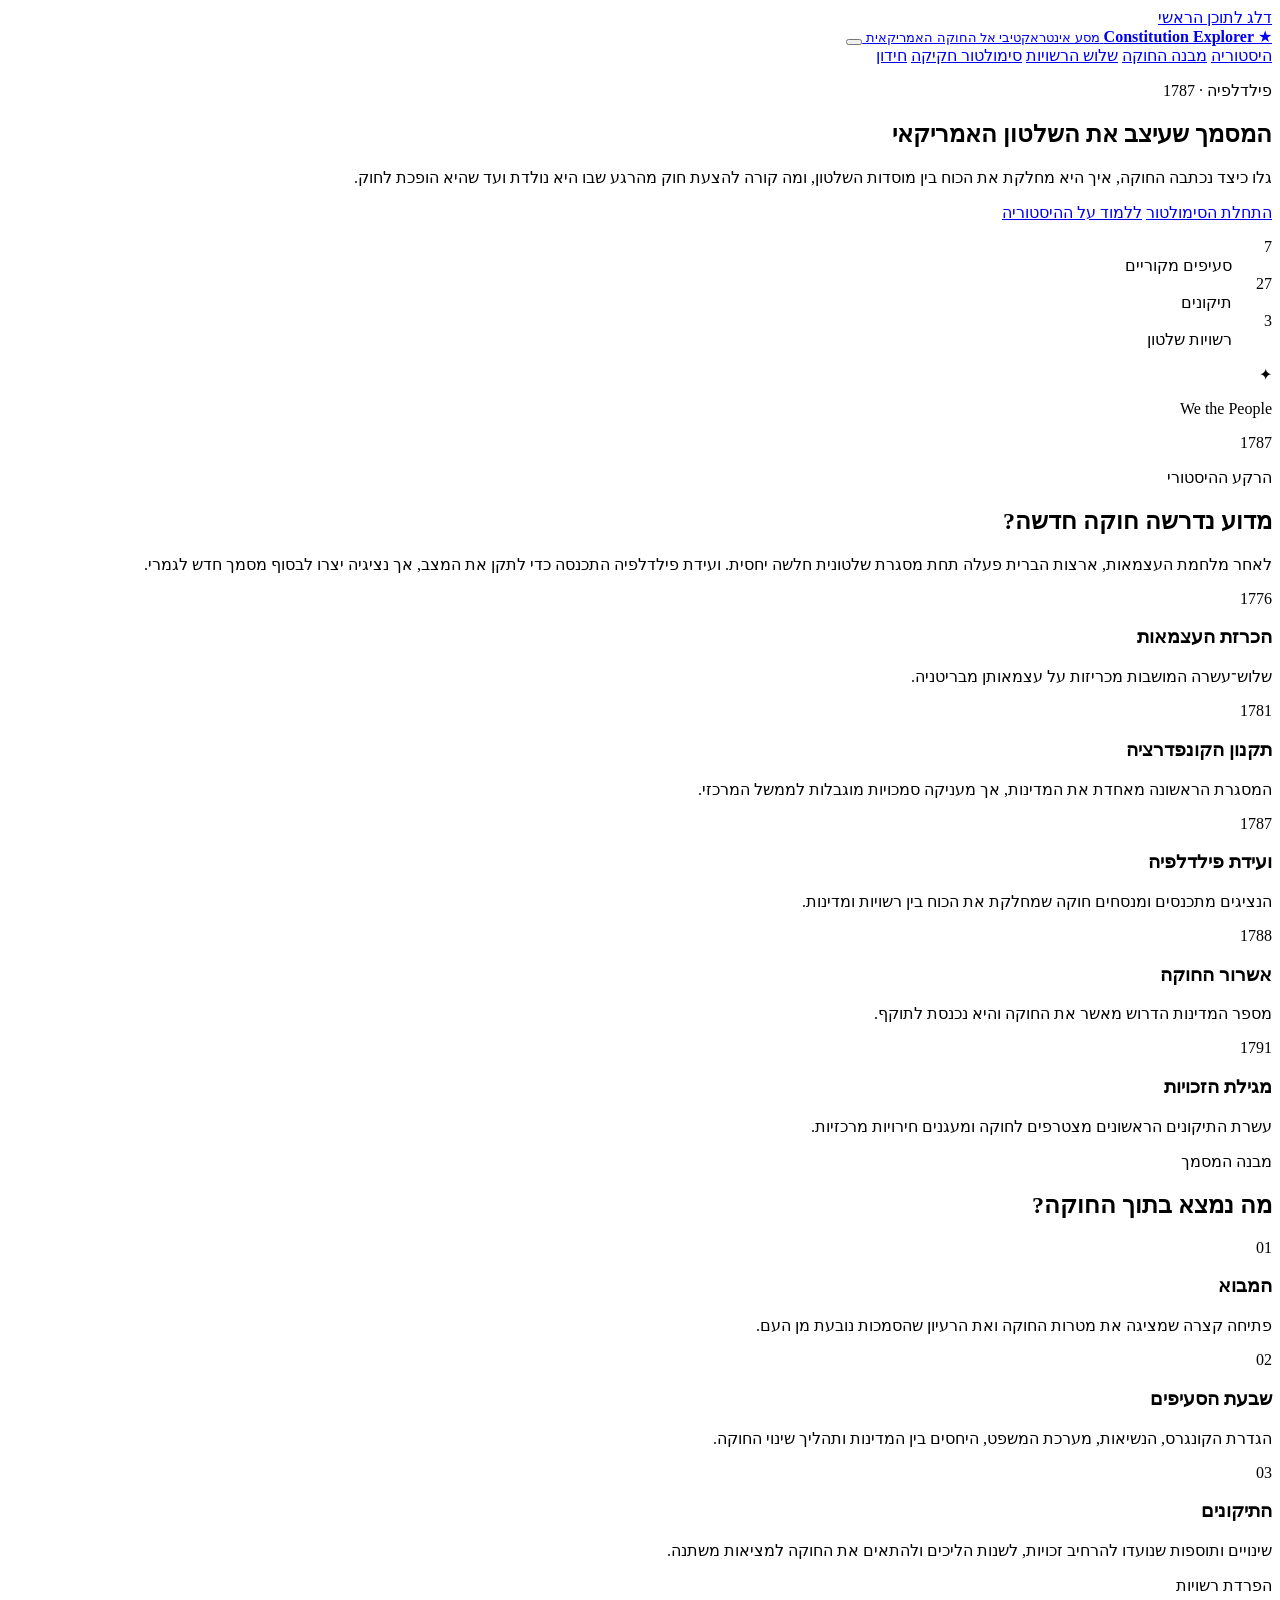
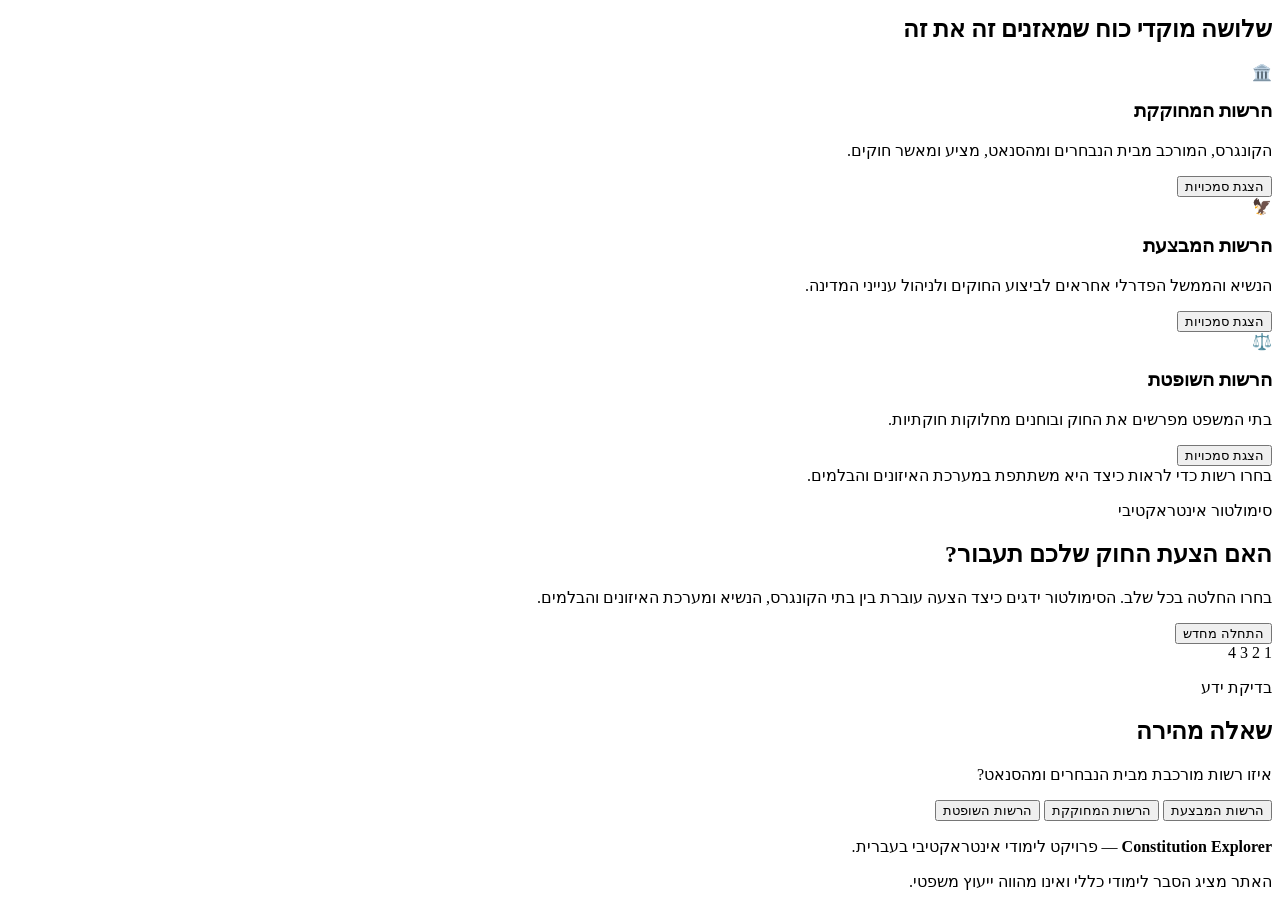
==== index.html @ b9b0ad35 "Create initial Constitution Explorer website" ====
<!DOCTYPE html>
<html lang="he" dir="rtl">
<head>
  <meta charset="UTF-8">
  <meta name="viewport" content="width=device-width, initial-scale=1.0">
  <meta name="description" content="אתר לימודי אינטראקטיבי בעברית על החוקה האמריקאית, הרשויות והליך החקיקה.">
  <title>Constitution Explorer | חוקרים את החוקה האמריקאית</title>
  <link rel="stylesheet" href="css/main.css">
</head>
<body>
  <a class="skip-link" href="#main-content">דלג לתוכן הראשי</a>

  <header class="site-header">
    <div class="nav-shell">
      <a class="brand" href="#home" aria-label="Constitution Explorer — עמוד הבית">
        <span class="brand-seal" aria-hidden="true">★</span>
        <span>
          <strong>Constitution Explorer</strong>
          <small>מסע אינטראקטיבי אל החוקה האמריקאית</small>
        </span>
      </a>

      <button class="menu-toggle" type="button" aria-expanded="false" aria-controls="main-navigation" aria-label="פתיחת תפריט הניווט">
        <span></span><span></span><span></span>
      </button>

      <nav id="main-navigation" class="main-nav" aria-label="ניווט ראשי">
        <a href="#history">היסטוריה</a>
        <a href="#structure">מבנה החוקה</a>
        <a href="#branches">שלוש הרשויות</a>
        <a href="#simulator">סימולטור חקיקה</a>
        <a href="#quiz">חידון</a>
      </nav>
    </div>
  </header>

  <main id="main-content">
    <section id="home" class="hero section-pad">
      <div class="hero-glow" aria-hidden="true"></div>
      <div class="container hero-grid">
        <div class="hero-copy">
          <p class="eyebrow">פילדלפיה · 1787</p>
          <h1>המסמך שעיצב את השלטון האמריקאי</h1>
          <p class="lead">גלו כיצד נכתבה החוקה, איך היא מחלקת את הכוח בין מוסדות השלטון, ומה קורה להצעת חוק מהרגע שבו היא נולדת ועד שהיא הופכת לחוק.</p>
          <div class="hero-actions">
            <a class="button primary" href="#simulator">התחלת הסימולטור</a>
            <a class="button secondary" href="#history">ללמוד על ההיסטוריה</a>
          </div>
          <dl class="hero-facts" aria-label="עובדות מרכזיות">
            <div><dt>7</dt><dd>סעיפים מקוריים</dd></div>
            <div><dt>27</dt><dd>תיקונים</dd></div>
            <div><dt>3</dt><dd>רשויות שלטון</dd></div>
          </dl>
        </div>

        <div class="constitution-visual" role="img" aria-label="איור דקורטיבי של מגילת החוקה האמריקאית">
          <div class="parchment">
            <span class="quill" aria-hidden="true">✦</span>
            <p class="script-title">We the People</p>
            <div class="ink-line wide"></div>
            <div class="ink-line"></div>
            <div class="ink-line"></div>
            <div class="ink-line short"></div>
            <div class="seal">1787</div>
          </div>
        </div>
      </div>
    </section>

    <section id="history" class="section-pad">
      <div class="container">
        <div class="section-heading">
          <p class="eyebrow">הרקע ההיסטורי</p>
          <h2>מדוע נדרשה חוקה חדשה?</h2>
          <p>לאחר מלחמת העצמאות, ארצות הברית פעלה תחת מסגרת שלטונית חלשה יחסית. ועידת פילדלפיה התכנסה כדי לתקן את המצב, אך נציגיה יצרו לבסוף מסמך חדש לגמרי.</p>
        </div>

        <div class="timeline" aria-label="ציר זמן היסטורי">
          <article><time>1776</time><h3>הכרזת העצמאות</h3><p>שלוש־עשרה המושבות מכריזות על עצמאותן מבריטניה.</p></article>
          <article><time>1781</time><h3>תקנון הקונפדרציה</h3><p>המסגרת הראשונה מאחדת את המדינות, אך מעניקה סמכויות מוגבלות לממשל המרכזי.</p></article>
          <article><time>1787</time><h3>ועידת פילדלפיה</h3><p>הנציגים מתכנסים ומנסחים חוקה שמחלקת את הכוח בין רשויות ומדינות.</p></article>
          <article><time>1788</time><h3>אשרור החוקה</h3><p>מספר המדינות הדרוש מאשר את החוקה והיא נכנסת לתוקף.</p></article>
          <article><time>1791</time><h3>מגילת הזכויות</h3><p>עשרת התיקונים הראשונים מצטרפים לחוקה ומעגנים חירויות מרכזיות.</p></article>
        </div>
      </div>
    </section>

    <section id="structure" class="section-pad panel-section">
      <div class="container">
        <div class="section-heading">
          <p class="eyebrow">מבנה המסמך</p>
          <h2>מה נמצא בתוך החוקה?</h2>
        </div>
        <div class="cards-grid structure-grid">
          <article class="info-card"><span>01</span><h3>המבוא</h3><p>פתיחה קצרה שמציגה את מטרות החוקה ואת הרעיון שהסמכות נובעת מן העם.</p></article>
          <article class="info-card"><span>02</span><h3>שבעת הסעיפים</h3><p>הגדרת הקונגרס, הנשיאות, מערכת המשפט, היחסים בין המדינות ותהליך שינוי החוקה.</p></article>
          <article class="info-card"><span>03</span><h3>התיקונים</h3><p>שינויים ותוספות שנועדו להרחיב זכויות, לשנות הליכים ולהתאים את החוקה למציאות משתנה.</p></article>
        </div>
      </div>
    </section>

    <section id="branches" class="section-pad">
      <div class="container">
        <div class="section-heading">
          <p class="eyebrow">הפרדת רשויות</p>
          <h2>שלושה מוקדי כוח שמאזנים זה את זה</h2>
        </div>
        <div class="cards-grid branches-grid">
          <article class="branch-card congress"><div class="icon" aria-hidden="true">🏛️</div><h3>הרשות המחוקקת</h3><p>הקונגרס, המורכב מבית הנבחרים ומהסנאט, מציע ומאשר חוקים.</p><button class="detail-button" data-detail="congress">הצגת סמכויות</button></article>
          <article class="branch-card executive"><div class="icon" aria-hidden="true">🦅</div><h3>הרשות המבצעת</h3><p>הנשיא והממשל הפדרלי אחראים לביצוע החוקים ולניהול ענייני המדינה.</p><button class="detail-button" data-detail="executive">הצגת סמכויות</button></article>
          <article class="branch-card judiciary"><div class="icon" aria-hidden="true">⚖️</div><h3>הרשות השופטת</h3><p>בתי המשפט מפרשים את החוק ובוחנים מחלוקות חוקתיות.</p><button class="detail-button" data-detail="judiciary">הצגת סמכויות</button></article>
        </div>
        <div id="branch-detail" class="branch-detail" aria-live="polite">בחרו רשות כדי לראות כיצד היא משתתפת במערכת האיזונים והבלמים.</div>
      </div>
    </section>

    <section id="simulator" class="section-pad simulator-section">
      <div class="container simulator-layout">
        <div class="section-heading simulator-intro">
          <p class="eyebrow">סימולטור אינטראקטיבי</p>
          <h2>האם הצעת החוק שלכם תעבור?</h2>
          <p>בחרו החלטה בכל שלב. הסימולטור ידגים כיצד הצעה עוברת בין בתי הקונגרס, הנשיא ומערכת האיזונים והבלמים.</p>
          <button id="restart-simulator" class="button secondary compact" type="button">התחלה מחדש</button>
        </div>

        <div class="simulator-card">
          <div class="progress-track" aria-label="התקדמות בסימולטור">
            <span class="progress-step active">1</span><span class="progress-line"></span>
            <span class="progress-step">2</span><span class="progress-line"></span>
            <span class="progress-step">3</span><span class="progress-line"></span>
            <span class="progress-step">4</span>
          </div>
          <div id="simulation-content" class="simulation-content" aria-live="polite"></div>
        </div>
      </div>
    </section>

    <section id="quiz" class="section-pad">
      <div class="container quiz-box">
        <div>
          <p class="eyebrow">בדיקת ידע</p>
          <h2>שאלה מהירה</h2>
          <p id="quiz-question">איזו רשות מורכבת מבית הנבחרים ומהסנאט?</p>
        </div>
        <div class="quiz-options">
          <button data-answer="wrong">הרשות המבצעת</button>
          <button data-answer="correct">הרשות המחוקקת</button>
          <button data-answer="wrong">הרשות השופטת</button>
        </div>
        <p id="quiz-feedback" class="quiz-feedback" aria-live="polite"></p>
      </div>
    </section>
  </main>

  <footer class="site-footer">
    <div class="container footer-inner">
      <p><strong>Constitution Explorer</strong> — פרויקט לימודי אינטראקטיבי בעברית.</p>
      <p>האתר מציג הסבר לימודי כללי ואינו מהווה ייעוץ משפטי.</p>
    </div>
  </footer>

  <script src="js/main.js"></script>
</body>
</html>
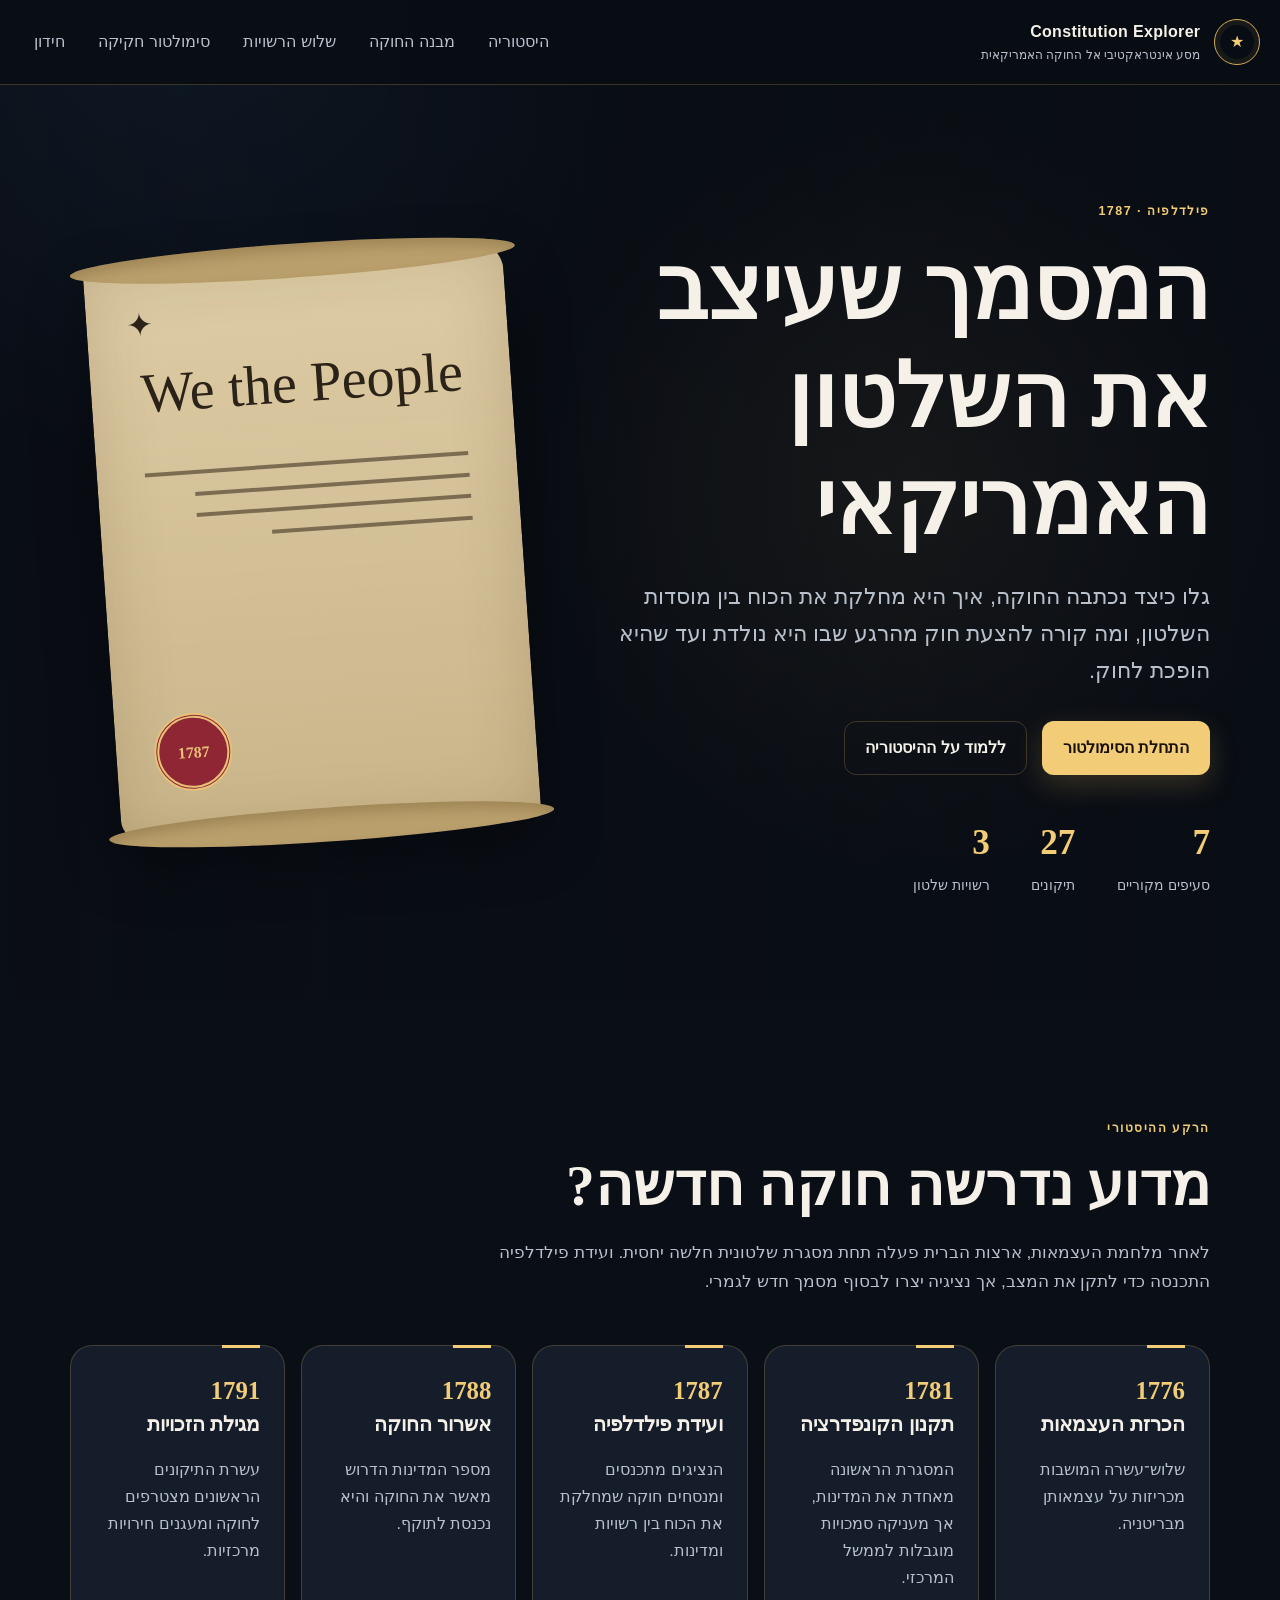
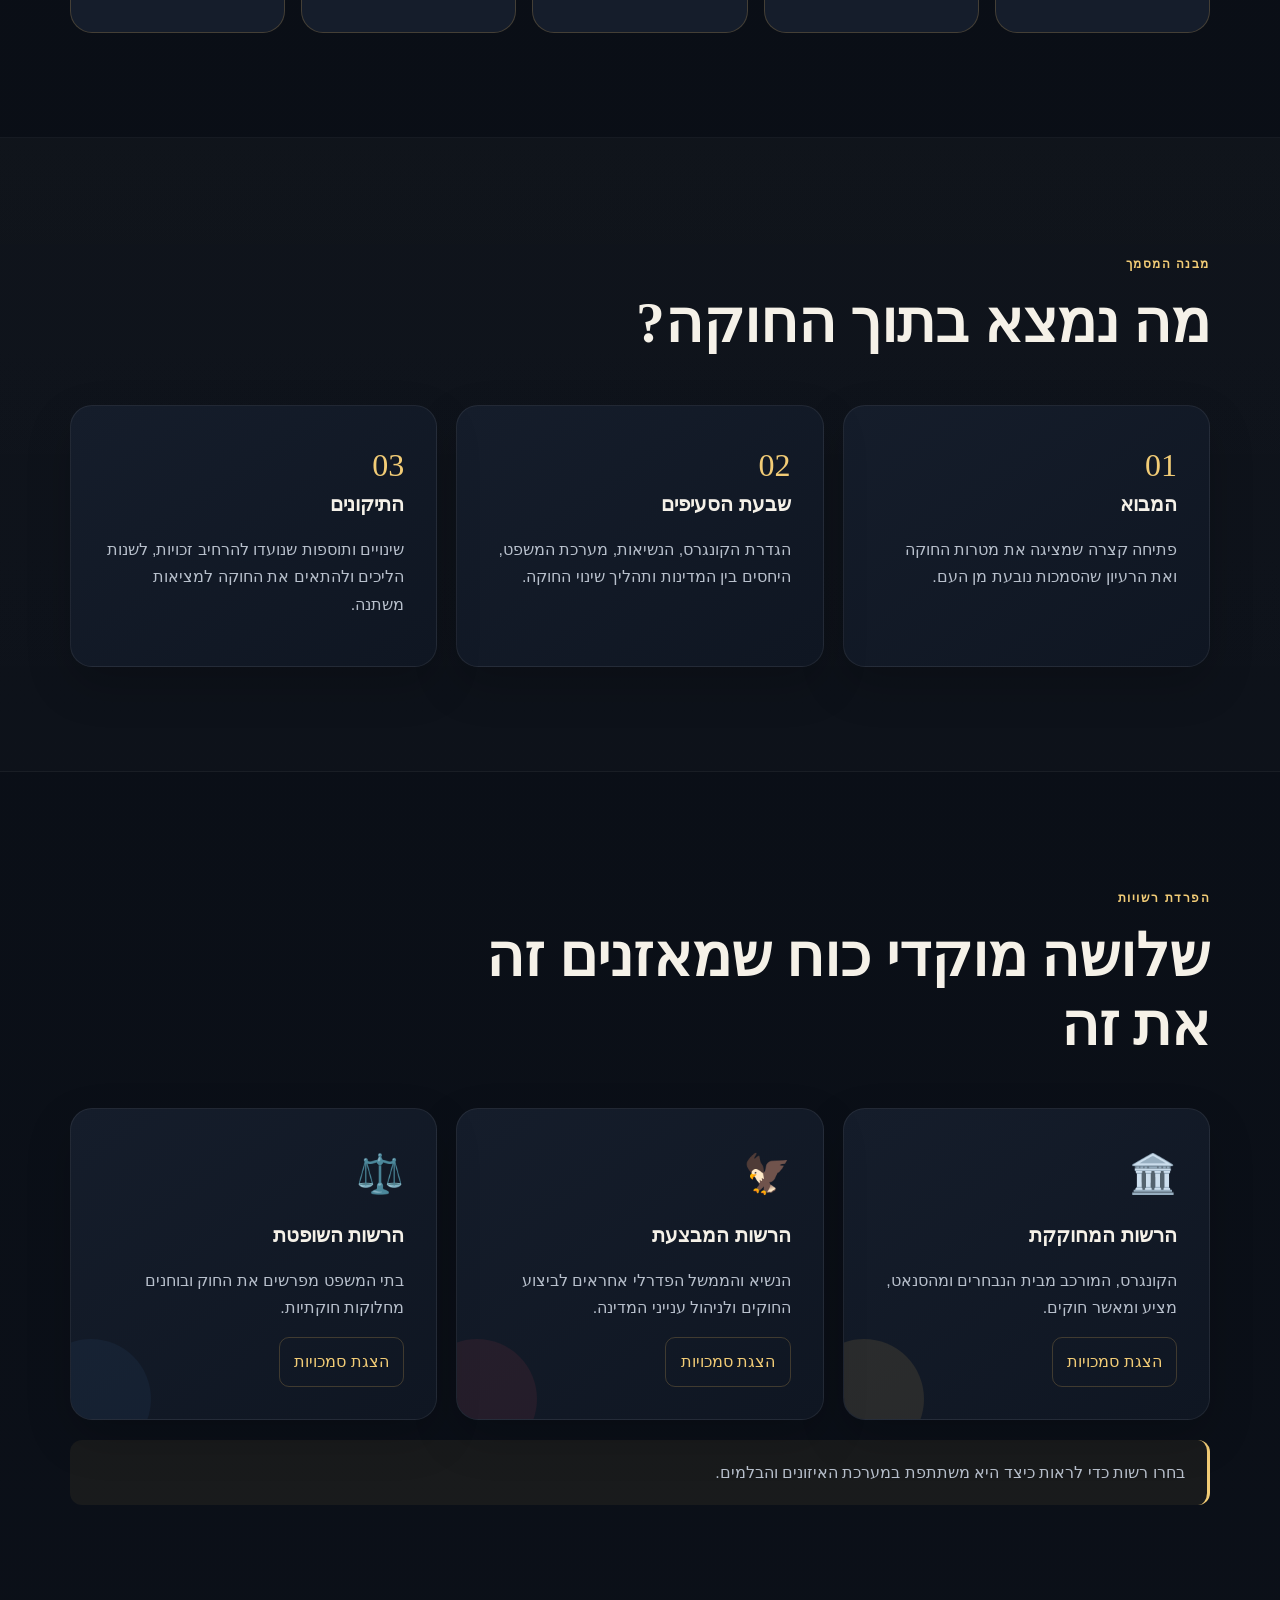
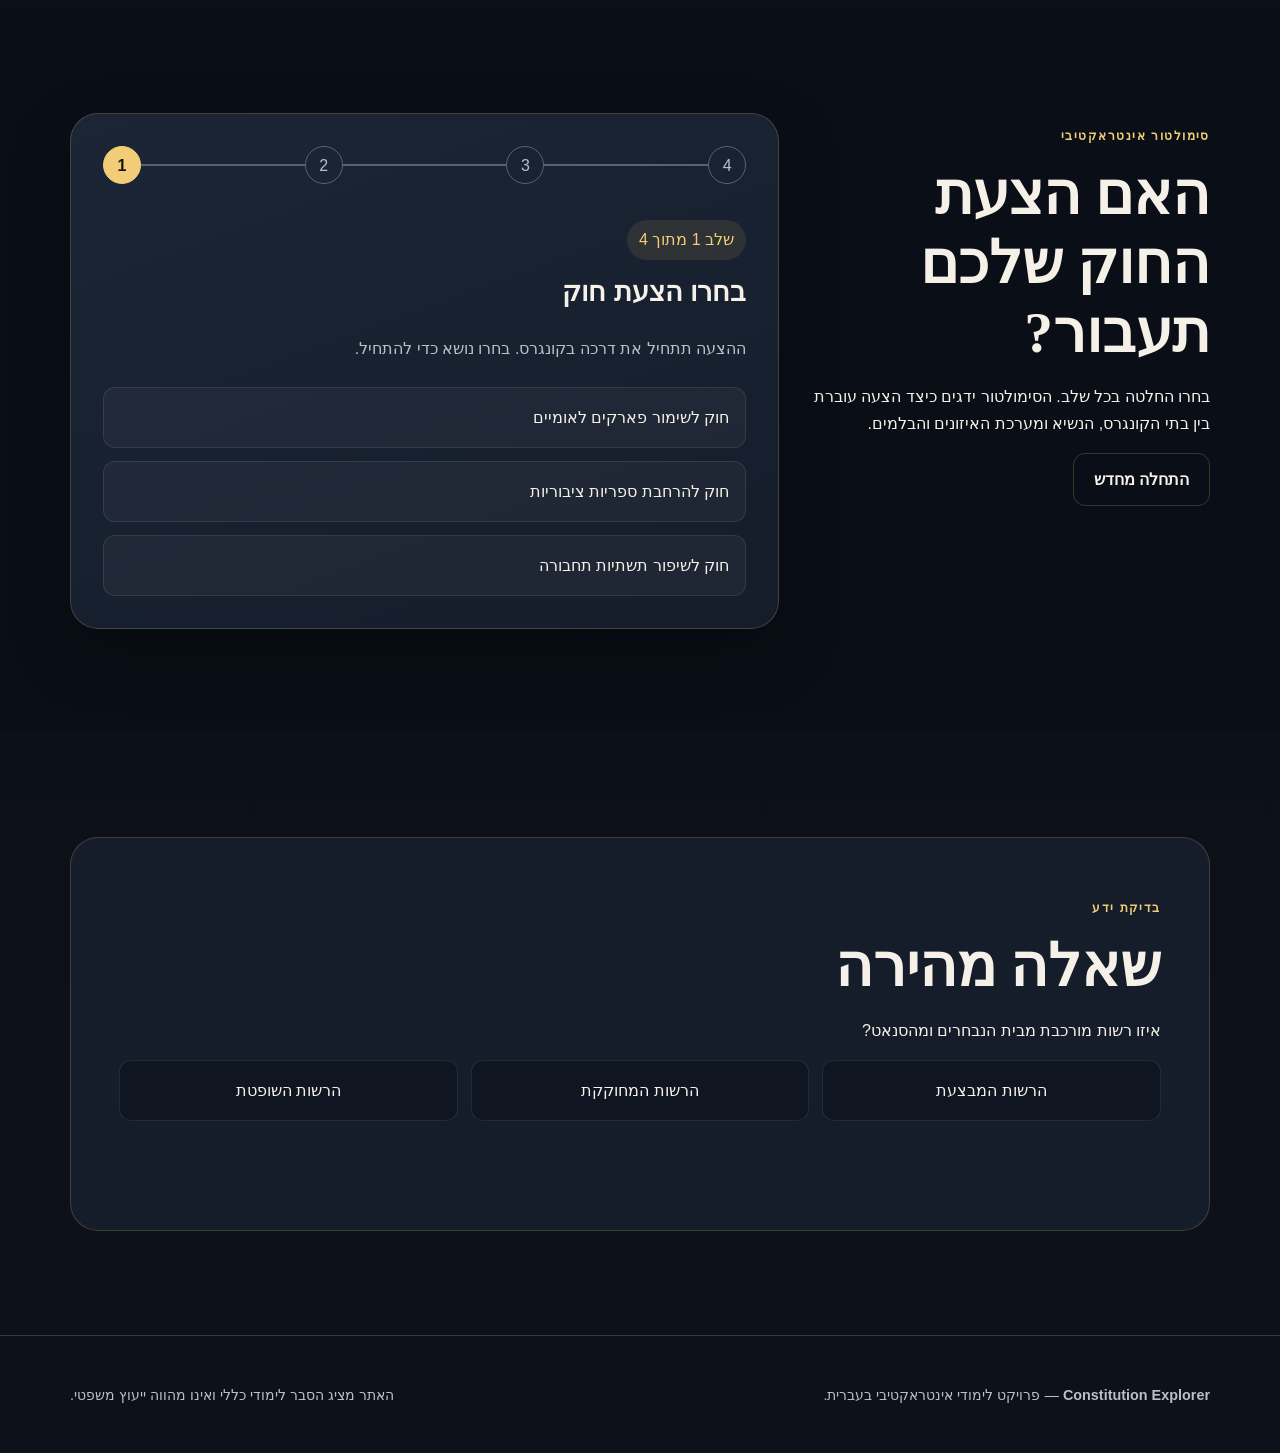
==== commit 9912b093: "Load improved mobile navigation styles" ====
--- a/index.html
+++ b/index.html
@@ -6,6 +6,7 @@
   <meta name="description" content="אתר לימודי אינטראקטיבי בעברית על החוקה האמריקאית, הרשויות והליך החקיקה.">
   <title>Constitution Explorer | חוקרים את החוקה האמריקאית</title>
   <link rel="stylesheet" href="css/main.css">
+  <link rel="stylesheet" href="css/mobile-nav-fix.css">
 </head>
 <body>
   <a class="skip-link" href="#main-content">דלג לתוכן הראשי</a>
@@ -161,4 +162,4 @@
 
   <script src="js/main.js"></script>
 </body>
-</html>
+</html>
--- a/css/main.css
+++ b/css/main.css
@@ -0,0 +1,321 @@
+:root {
+  --bg: #090d14;
+  --bg-soft: #0f1622;
+  --panel: #151d2b;
+  --panel-2: #1b2535;
+  --text: #f5f1e8;
+  --muted: #b8c0cc;
+  --gold: #d7ad58;
+  --gold-bright: #f2cc76;
+  --red: #a83f4c;
+  --blue: #315d89;
+  --border: rgba(215, 173, 88, 0.24);
+  --shadow: 0 24px 60px rgba(0, 0, 0, 0.34);
+  --radius: 22px;
+}
+
+* { box-sizing: border-box; }
+html { scroll-behavior: smooth; }
+body {
+  margin: 0;
+  background:
+    radial-gradient(circle at 15% 0%, rgba(49, 93, 137, 0.16), transparent 30rem),
+    linear-gradient(180deg, #090d14 0%, #0c111a 100%);
+  color: var(--text);
+  font-family: Arial, "Noto Sans Hebrew", sans-serif;
+  line-height: 1.7;
+}
+button, a { font: inherit; }
+a { color: inherit; }
+button { cursor: pointer; }
+
+.skip-link {
+  position: absolute;
+  right: 1rem;
+  top: -5rem;
+  z-index: 100;
+  padding: .75rem 1rem;
+  background: var(--gold-bright);
+  color: #111;
+  border-radius: 10px;
+}
+.skip-link:focus { top: 1rem; }
+
+.container { width: min(1140px, calc(100% - 2rem)); margin-inline: auto; }
+.section-pad { padding: 6.5rem 0; }
+
+.site-header {
+  position: static;
+  z-index: 10;
+  border-bottom: 1px solid var(--border);
+  background: rgba(9, 13, 20, 0.96);
+}
+.nav-shell {
+  width: min(1240px, calc(100% - 2rem));
+  margin-inline: auto;
+  min-height: 84px;
+  display: flex;
+  align-items: center;
+  justify-content: space-between;
+  gap: 2rem;
+}
+.brand {
+  display: flex;
+  align-items: center;
+  gap: .85rem;
+  text-decoration: none;
+}
+.brand-seal {
+  width: 46px;
+  height: 46px;
+  display: grid;
+  place-items: center;
+  border: 1px solid var(--gold);
+  border-radius: 50%;
+  color: var(--gold-bright);
+  box-shadow: inset 0 0 0 5px rgba(215,173,88,.08);
+}
+.brand strong { display: block; letter-spacing: .02em; }
+.brand small { display: block; color: var(--muted); font-size: .75rem; }
+.main-nav { display: flex; gap: .4rem; align-items: center; }
+.main-nav a {
+  text-decoration: none;
+  color: var(--muted);
+  padding: .65rem .85rem;
+  border-radius: 10px;
+  transition: .2s ease;
+}
+.main-nav a:hover, .main-nav a:focus-visible { color: var(--text); background: rgba(255,255,255,.05); }
+
+.menu-toggle {
+  display: none;
+  width: 48px;
+  height: 48px;
+  border-radius: 12px;
+  border: 1px solid var(--border);
+  background: var(--panel);
+  padding: 11px;
+}
+.menu-toggle span {
+  display: block;
+  height: 2px;
+  margin: 5px 0;
+  background: var(--text);
+  transition: .25s ease;
+}
+.menu-toggle.open span:nth-child(1) { transform: translateY(7px) rotate(45deg); }
+.menu-toggle.open span:nth-child(2) { opacity: 0; }
+.menu-toggle.open span:nth-child(3) { transform: translateY(-7px) rotate(-45deg); }
+
+.hero { position: relative; overflow: hidden; min-height: 720px; display: grid; align-items: center; }
+.hero-glow {
+  position: absolute;
+  inset: 0;
+  background:
+    linear-gradient(90deg, rgba(9,13,20,.1), rgba(9,13,20,.68)),
+    radial-gradient(circle at 72% 44%, rgba(215,173,88,.13), transparent 24rem);
+  pointer-events: none;
+}
+.hero-grid { position: relative; display: grid; grid-template-columns: 1.1fr .9fr; gap: 4rem; align-items: center; }
+.eyebrow { color: var(--gold-bright); font-weight: 700; letter-spacing: .12em; text-transform: uppercase; font-size: .78rem; }
+h1, h2, h3 { line-height: 1.2; margin-top: 0; }
+h1 { font-family: Georgia, serif; font-size: clamp(3rem, 7vw, 6.6rem); margin-bottom: 1.35rem; max-width: 900px; }
+h2 { font-family: Georgia, serif; font-size: clamp(2.2rem, 4.5vw, 4rem); margin-bottom: 1rem; }
+h3 { font-size: 1.25rem; }
+.lead { font-size: clamp(1.08rem, 2vw, 1.35rem); color: var(--muted); max-width: 720px; }
+.hero-actions { display: flex; flex-wrap: wrap; gap: .9rem; margin: 2rem 0 2.4rem; }
+.button {
+  display: inline-flex;
+  align-items: center;
+  justify-content: center;
+  min-height: 50px;
+  padding: .75rem 1.25rem;
+  border-radius: 12px;
+  border: 1px solid transparent;
+  text-decoration: none;
+  font-weight: 700;
+}
+.button.primary { background: var(--gold-bright); color: #17120a; box-shadow: 0 10px 28px rgba(215,173,88,.22); }
+.button.secondary { background: transparent; border-color: var(--border); color: var(--text); }
+.button.compact { min-height: 44px; }
+.hero-facts { display: flex; gap: 2.6rem; margin: 0; }
+.hero-facts div { display: grid; }
+.hero-facts dt { color: var(--gold-bright); font-family: Georgia, serif; font-size: 2.2rem; font-weight: 700; }
+.hero-facts dd { margin: 0; color: var(--muted); font-size: .9rem; }
+
+.constitution-visual { display: grid; place-items: center; min-height: 500px; perspective: 900px; }
+.parchment {
+  width: min(420px, 90%);
+  aspect-ratio: .73;
+  position: relative;
+  padding: 4rem 3rem;
+  border-radius: 10px 28px 12px 24px;
+  transform: rotate(-4deg);
+  color: #2b2218;
+  background:
+    linear-gradient(rgba(255,255,255,.12), rgba(82,54,20,.1)),
+    #d8c498;
+  box-shadow: var(--shadow), inset 0 0 65px rgba(75,49,17,.18);
+}
+.parchment::before, .parchment::after {
+  content: "";
+  position: absolute;
+  left: -3%; right: -3%;
+  height: 34px;
+  border-radius: 50%;
+  background: #b99f6b;
+  box-shadow: inset 0 7px 12px rgba(64,38,11,.2);
+}
+.parchment::before { top: -12px; }
+.parchment::after { bottom: -12px; }
+.script-title { font-family: Georgia, serif; font-size: clamp(2rem, 5vw, 3.5rem); margin: 1rem 0 2rem; }
+.ink-line { height: 4px; background: rgba(52,38,22,.55); margin: 1.1rem 0; width: 85%; }
+.ink-line.wide { width: 100%; }
+.ink-line.short { width: 62%; }
+.seal {
+  position: absolute;
+  left: 2.4rem;
+  bottom: 3rem;
+  width: 78px;
+  height: 78px;
+  display: grid;
+  place-items: center;
+  border-radius: 50%;
+  background: #8e2634;
+  color: #e7c178;
+  border: 5px double #e7c178;
+  font-family: Georgia, serif;
+  font-weight: 700;
+}
+.quill { position: absolute; left: 2.5rem; top: 2rem; font-size: 2rem; }
+
+.section-heading { max-width: 760px; margin-bottom: 3rem; }
+.section-heading > p:last-child { color: var(--muted); font-size: 1.08rem; }
+.panel-section { background: linear-gradient(180deg, rgba(255,255,255,.025), rgba(255,255,255,.01)); border-block: 1px solid rgba(255,255,255,.04); }
+.timeline { display: grid; grid-template-columns: repeat(5, 1fr); gap: 1rem; }
+.timeline article {
+  position: relative;
+  padding: 1.5rem;
+  background: var(--panel);
+  border: 1px solid var(--border);
+  border-radius: var(--radius);
+  min-height: 240px;
+}
+.timeline article::before { content: ""; position: absolute; top: -1px; right: 1.5rem; width: 38px; height: 3px; background: var(--gold-bright); }
+.timeline time { color: var(--gold-bright); font-size: 1.55rem; font-family: Georgia, serif; font-weight: 700; }
+.timeline p, .info-card p, .branch-card p { color: var(--muted); }
+.cards-grid { display: grid; gap: 1.2rem; }
+.structure-grid, .branches-grid { grid-template-columns: repeat(3, 1fr); }
+.info-card, .branch-card {
+  padding: 2rem;
+  background: linear-gradient(145deg, var(--panel), var(--bg-soft));
+  border: 1px solid rgba(255,255,255,.07);
+  border-radius: var(--radius);
+  box-shadow: 0 18px 45px rgba(0,0,0,.18);
+}
+.info-card > span { color: var(--gold-bright); font-family: Georgia, serif; font-size: 2rem; }
+.branch-card { position: relative; overflow: hidden; }
+.branch-card::after { content: ""; position: absolute; inset-inline-end: -40px; bottom: -40px; width: 120px; height: 120px; border-radius: 50%; opacity: .12; }
+.branch-card.congress::after { background: var(--gold); }
+.branch-card.executive::after { background: var(--red); }
+.branch-card.judiciary::after { background: var(--blue); }
+.icon { font-size: 2.4rem; margin-bottom: 1rem; }
+.detail-button {
+  border: 1px solid var(--border);
+  background: transparent;
+  color: var(--gold-bright);
+  padding: .65rem .9rem;
+  border-radius: 10px;
+}
+.branch-detail {
+  margin-top: 1.25rem;
+  padding: 1.2rem 1.4rem;
+  border-right: 3px solid var(--gold-bright);
+  background: rgba(215,173,88,.07);
+  color: var(--muted);
+  border-radius: 12px;
+}
+
+.simulator-section { background: #0a0f17; }
+.simulator-layout { display: grid; grid-template-columns: .72fr 1.28fr; gap: 2rem; align-items: start; }
+.simulator-card {
+  background: linear-gradient(160deg, var(--panel-2), var(--panel));
+  border: 1px solid var(--border);
+  border-radius: 28px;
+  padding: 2rem;
+  box-shadow: var(--shadow);
+}
+.progress-track { display: flex; align-items: center; direction: ltr; margin-bottom: 2.2rem; }
+.progress-step { width: 38px; height: 38px; border-radius: 50%; display: grid; place-items: center; border: 1px solid #596273; color: var(--muted); flex: 0 0 auto; }
+.progress-step.active, .progress-step.done { background: var(--gold-bright); border-color: var(--gold-bright); color: #17120a; font-weight: 700; }
+.progress-line { height: 2px; flex: 1; background: #596273; }
+.progress-line.done { background: var(--gold-bright); }
+.simulation-content { min-height: 330px; }
+.simulation-content h3 { font-size: 1.7rem; }
+.simulation-content p { color: var(--muted); }
+.choice-list { display: grid; gap: .8rem; margin-top: 1.5rem; }
+.choice-list button {
+  text-align: right;
+  padding: 1rem;
+  border: 1px solid rgba(255,255,255,.09);
+  border-radius: 12px;
+  background: rgba(255,255,255,.04);
+  color: var(--text);
+}
+.choice-list button:hover, .choice-list button:focus-visible { border-color: var(--gold-bright); background: rgba(215,173,88,.08); }
+.result-badge { display: inline-block; padding: .4rem .75rem; margin-bottom: 1rem; border-radius: 999px; background: rgba(215,173,88,.12); color: var(--gold-bright); }
+
+.quiz-box { background: var(--panel); border: 1px solid var(--border); border-radius: 28px; padding: clamp(1.5rem, 4vw, 3rem); }
+.quiz-options { display: grid; grid-template-columns: repeat(3, 1fr); gap: .8rem; }
+.quiz-options button { padding: 1rem; border: 1px solid rgba(255,255,255,.09); border-radius: 12px; background: var(--bg-soft); color: var(--text); }
+.quiz-options button:hover { border-color: var(--gold-bright); }
+.quiz-feedback { min-height: 1.8rem; color: var(--gold-bright); font-weight: 700; }
+
+.site-footer { border-top: 1px solid var(--border); padding: 2rem 0; color: var(--muted); }
+.footer-inner { display: flex; justify-content: space-between; gap: 1rem; font-size: .9rem; }
+
+@media (max-width: 980px) {
+  .menu-toggle { display: block; }
+  .nav-shell { position: relative; }
+  .main-nav {
+    display: none;
+    position: absolute;
+    top: calc(100% + 1px);
+    right: 0;
+    left: 0;
+    padding: .8rem;
+    background: #0d131d;
+    border: 1px solid var(--border);
+    border-radius: 0 0 16px 16px;
+    box-shadow: var(--shadow);
+  }
+  .main-nav.open { display: grid; }
+  .main-nav a { padding: .85rem 1rem; }
+  .hero-grid, .simulator-layout { grid-template-columns: 1fr; }
+  .hero { min-height: auto; }
+  .constitution-visual { min-height: 430px; }
+  .timeline { grid-template-columns: repeat(2, 1fr); }
+  .structure-grid, .branches-grid { grid-template-columns: 1fr; }
+}
+
+@media (max-width: 640px) {
+  .section-pad { padding: 4.5rem 0; }
+  .nav-shell { min-height: 72px; }
+  .brand small { display: none; }
+  .brand strong { font-size: .95rem; }
+  .hero-grid { gap: 2rem; }
+  h1 { font-size: clamp(2.7rem, 15vw, 4.4rem); }
+  .hero-facts { gap: 1.3rem; justify-content: space-between; }
+  .hero-facts dt { font-size: 1.8rem; }
+  .constitution-visual { min-height: 360px; }
+  .parchment { padding: 3rem 2rem; }
+  .timeline { grid-template-columns: 1fr; }
+  .timeline article { min-height: auto; }
+  .quiz-options { grid-template-columns: 1fr; }
+  .footer-inner { flex-direction: column; }
+}
+
+@media (prefers-reduced-motion: reduce) {
+  html { scroll-behavior: auto; }
+  *, *::before, *::after { animation-duration: .01ms !important; transition-duration: .01ms !important; }
+}
--- a/css/mobile-nav-fix.css
+++ b/css/mobile-nav-fix.css
@@ -0,0 +1,46 @@
+@media (max-width: 980px) {
+  .site-header {
+    position: relative;
+    z-index: 100;
+    background: #090d14;
+  }
+
+  .main-nav {
+    z-index: 200;
+    background: #111a27;
+    border: 1px solid rgba(242, 204, 118, 0.45);
+    box-shadow: 0 22px 50px rgba(0, 0, 0, 0.72);
+    opacity: 1;
+    backdrop-filter: none;
+    -webkit-backdrop-filter: none;
+  }
+
+  .main-nav.open {
+    display: grid;
+  }
+
+  .main-nav a {
+    display: block;
+    color: #f5f1e8;
+    background: #182334;
+    border: 1px solid rgba(255, 255, 255, 0.08);
+    font-weight: 700;
+  }
+
+  .main-nav a + a {
+    margin-top: 0.45rem;
+  }
+
+  .main-nav a:hover,
+  .main-nav a:focus-visible {
+    color: #17120a;
+    background: #f2cc76;
+    border-color: #f2cc76;
+  }
+
+  .menu-toggle {
+    background: #182334;
+    border-color: rgba(242, 204, 118, 0.55);
+    box-shadow: 0 8px 22px rgba(0, 0, 0, 0.38);
+  }
+}
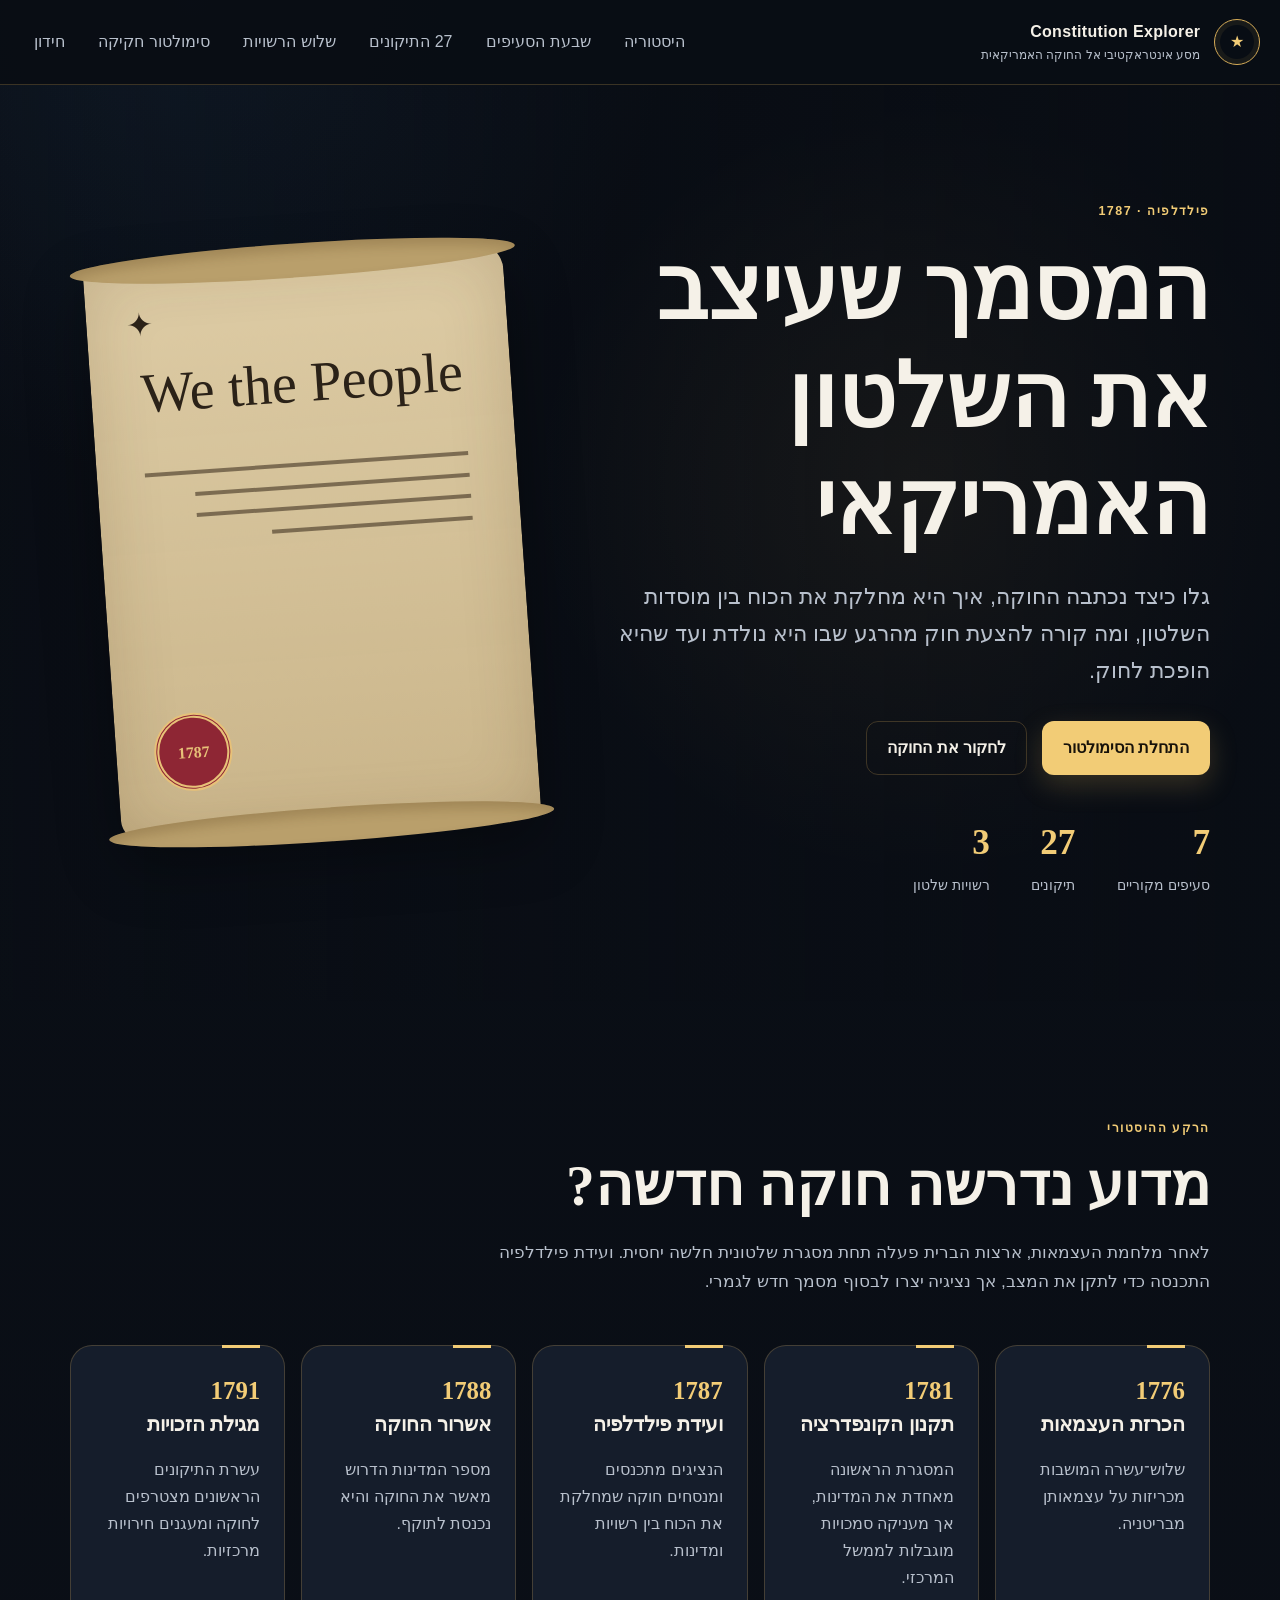
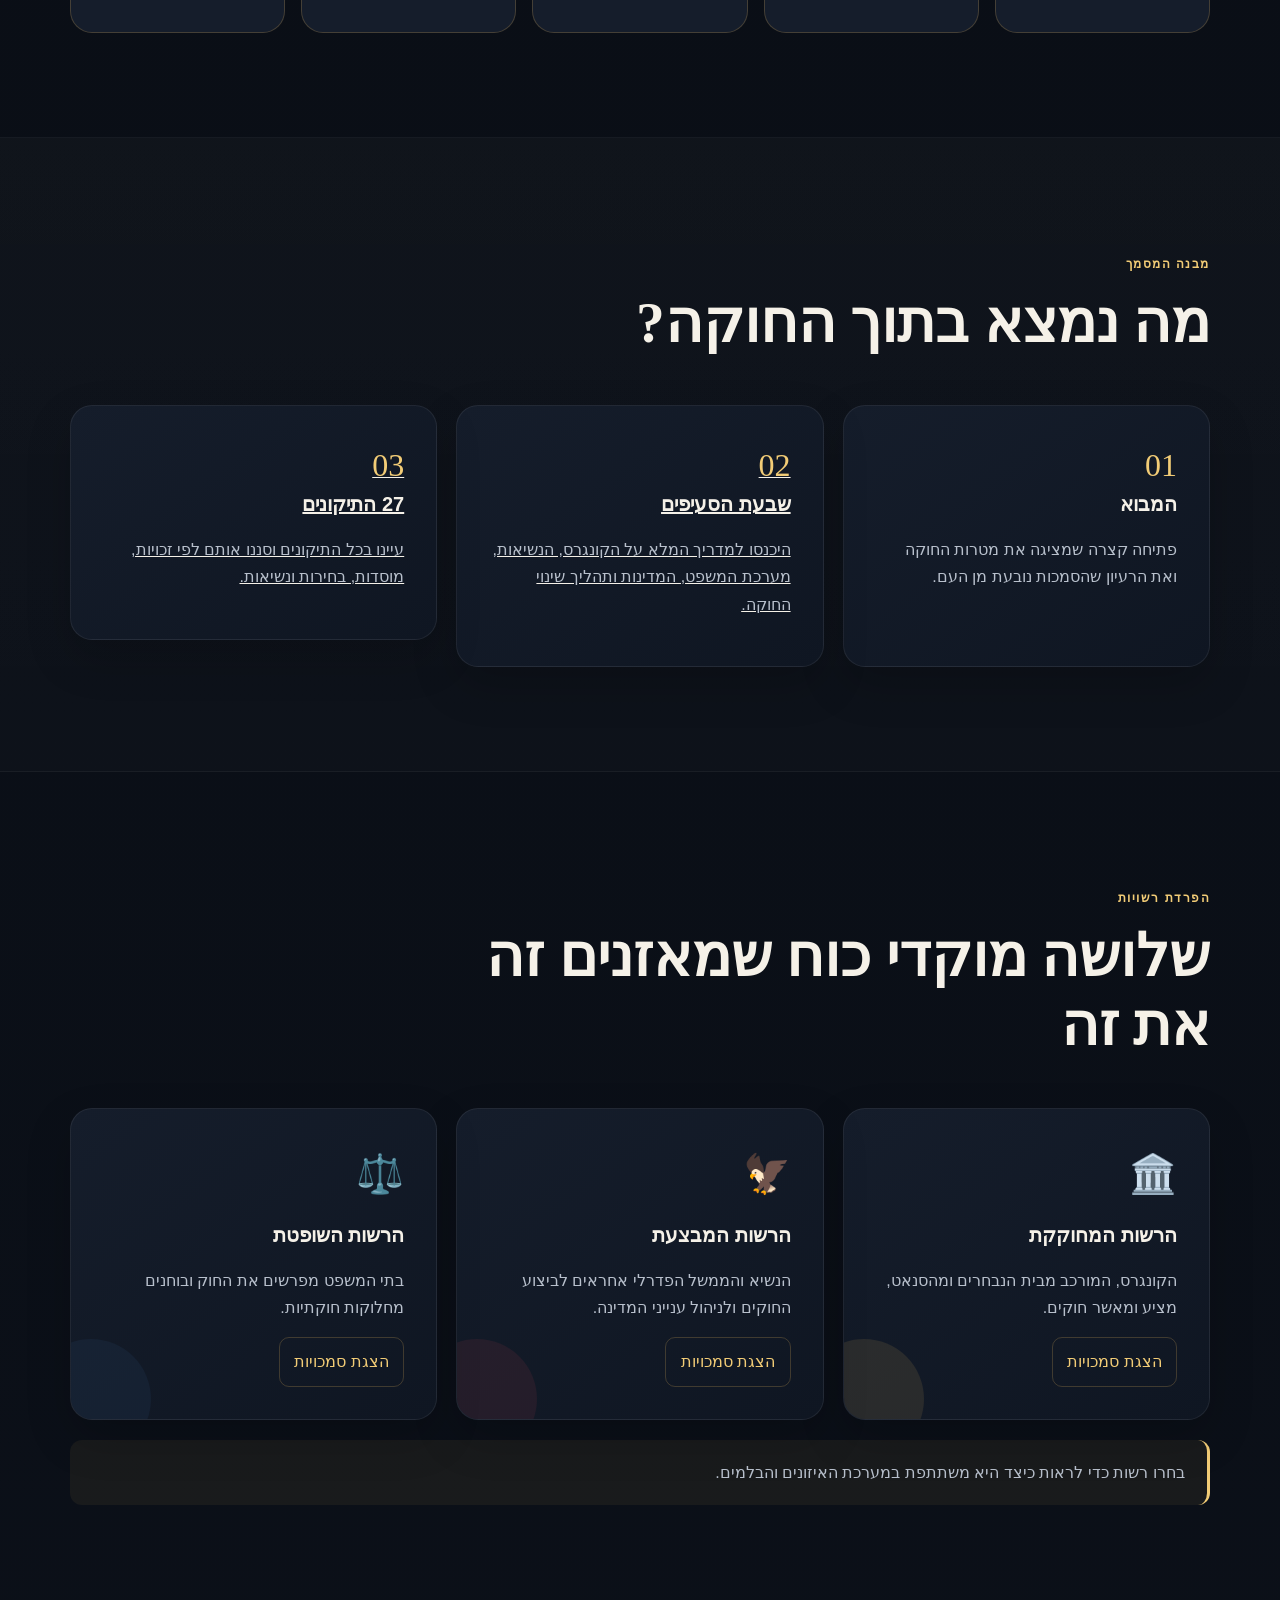
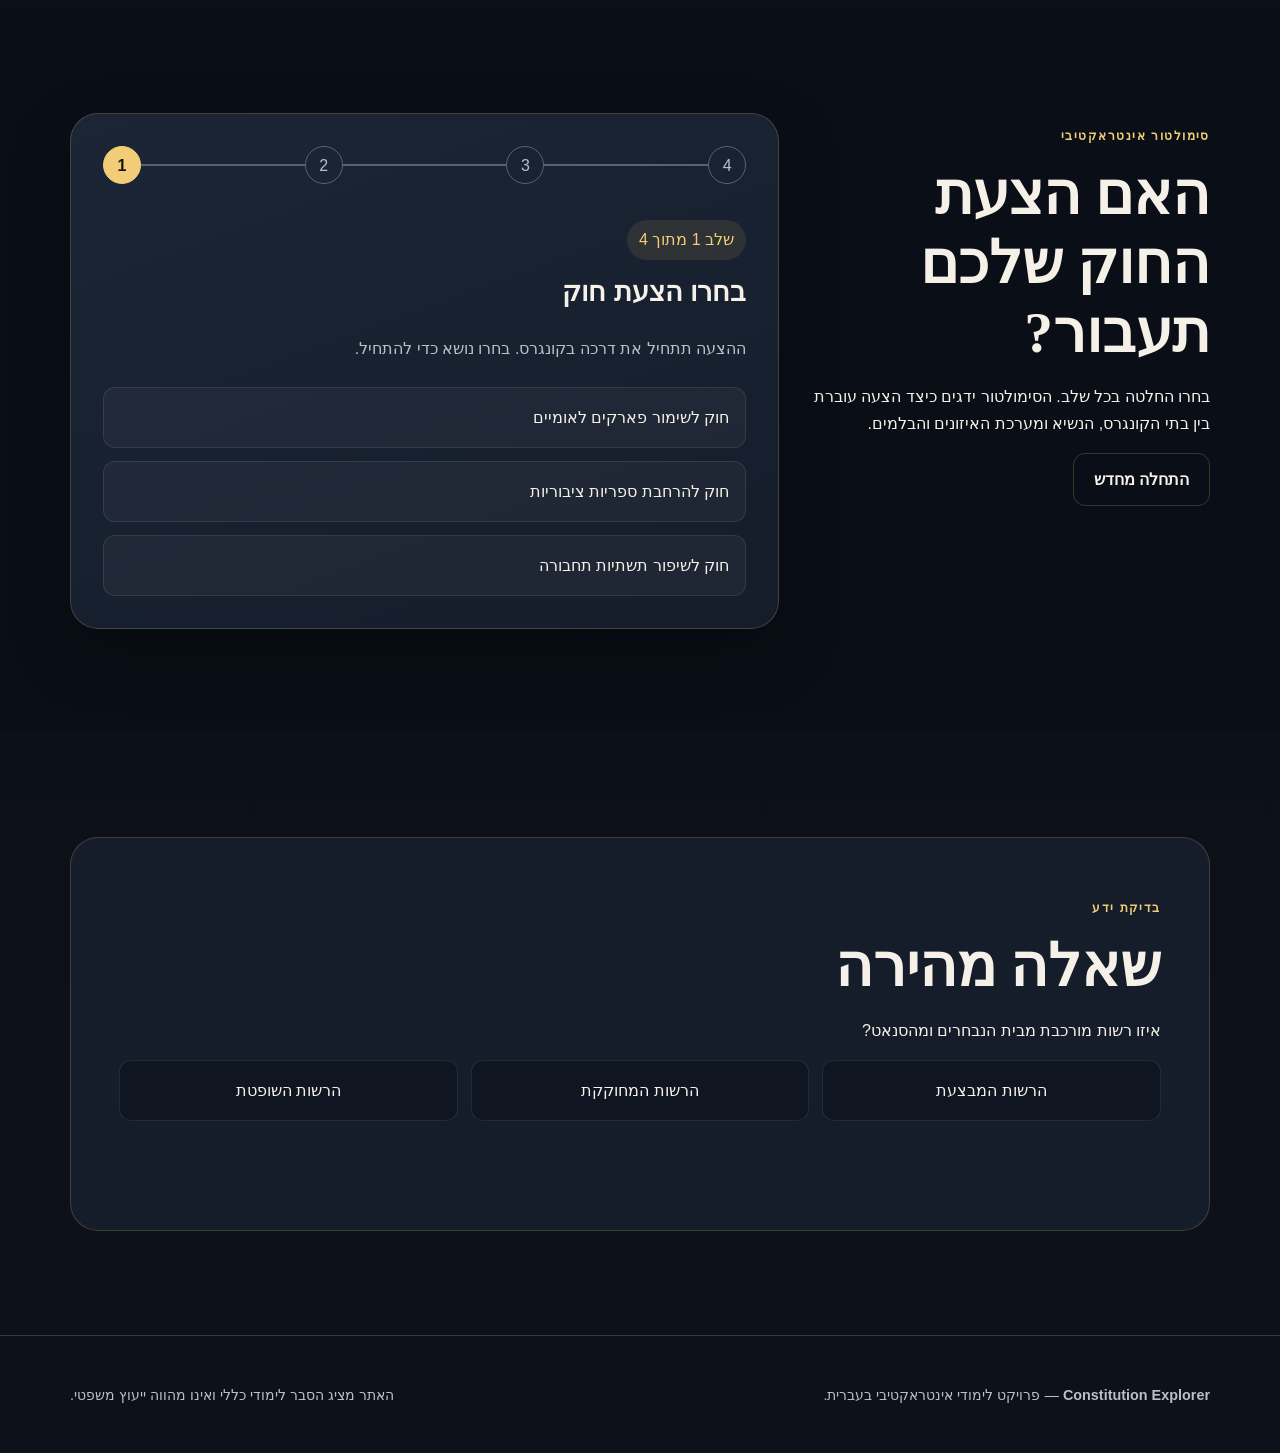
==== commit 63c9b14b: "Link homepage to articles and amendments guides" ====
--- a/index.html
+++ b/index.html
@@ -7,159 +7,33 @@
   <title>Constitution Explorer | חוקרים את החוקה האמריקאית</title>
   <link rel="stylesheet" href="css/main.css">
   <link rel="stylesheet" href="css/mobile-nav-fix.css">
+  <link rel="stylesheet" href="css/content-pages.css">
 </head>
 <body>
   <a class="skip-link" href="#main-content">דלג לתוכן הראשי</a>
-
-  <header class="site-header">
-    <div class="nav-shell">
-      <a class="brand" href="#home" aria-label="Constitution Explorer — עמוד הבית">
-        <span class="brand-seal" aria-hidden="true">★</span>
-        <span>
-          <strong>Constitution Explorer</strong>
-          <small>מסע אינטראקטיבי אל החוקה האמריקאית</small>
-        </span>
-      </a>
-
-      <button class="menu-toggle" type="button" aria-expanded="false" aria-controls="main-navigation" aria-label="פתיחת תפריט הניווט">
-        <span></span><span></span><span></span>
-      </button>
-
-      <nav id="main-navigation" class="main-nav" aria-label="ניווט ראשי">
-        <a href="#history">היסטוריה</a>
-        <a href="#structure">מבנה החוקה</a>
-        <a href="#branches">שלוש הרשויות</a>
-        <a href="#simulator">סימולטור חקיקה</a>
-        <a href="#quiz">חידון</a>
-      </nav>
-    </div>
-  </header>
+  <header class="site-header"><div class="nav-shell">
+    <a class="brand" href="#home" aria-label="Constitution Explorer — עמוד הבית"><span class="brand-seal" aria-hidden="true">★</span><span><strong>Constitution Explorer</strong><small>מסע אינטראקטיבי אל החוקה האמריקאית</small></span></a>
+    <button class="menu-toggle" type="button" aria-expanded="false" aria-controls="main-navigation" aria-label="פתיחת תפריט הניווט"><span></span><span></span><span></span></button>
+    <nav id="main-navigation" class="main-nav" aria-label="ניווט ראשי"><a href="#history">היסטוריה</a><a href="articles.html">שבעת הסעיפים</a><a href="amendments.html">27 התיקונים</a><a href="#branches">שלוש הרשויות</a><a href="#simulator">סימולטור חקיקה</a><a href="#quiz">חידון</a></nav>
+  </div></header>
 
   <main id="main-content">
-    <section id="home" class="hero section-pad">
-      <div class="hero-glow" aria-hidden="true"></div>
-      <div class="container hero-grid">
-        <div class="hero-copy">
-          <p class="eyebrow">פילדלפיה · 1787</p>
-          <h1>המסמך שעיצב את השלטון האמריקאי</h1>
-          <p class="lead">גלו כיצד נכתבה החוקה, איך היא מחלקת את הכוח בין מוסדות השלטון, ומה קורה להצעת חוק מהרגע שבו היא נולדת ועד שהיא הופכת לחוק.</p>
-          <div class="hero-actions">
-            <a class="button primary" href="#simulator">התחלת הסימולטור</a>
-            <a class="button secondary" href="#history">ללמוד על ההיסטוריה</a>
-          </div>
-          <dl class="hero-facts" aria-label="עובדות מרכזיות">
-            <div><dt>7</dt><dd>סעיפים מקוריים</dd></div>
-            <div><dt>27</dt><dd>תיקונים</dd></div>
-            <div><dt>3</dt><dd>רשויות שלטון</dd></div>
-          </dl>
-        </div>
+    <section id="home" class="hero section-pad"><div class="hero-glow" aria-hidden="true"></div><div class="container hero-grid">
+      <div class="hero-copy"><p class="eyebrow">פילדלפיה · 1787</p><h1>המסמך שעיצב את השלטון האמריקאי</h1><p class="lead">גלו כיצד נכתבה החוקה, איך היא מחלקת את הכוח בין מוסדות השלטון, ומה קורה להצעת חוק מהרגע שבו היא נולדת ועד שהיא הופכת לחוק.</p><div class="hero-actions"><a class="button primary" href="#simulator">התחלת הסימולטור</a><a class="button secondary" href="articles.html">לחקור את החוקה</a></div><dl class="hero-facts" aria-label="עובדות מרכזיות"><div><dt>7</dt><dd>סעיפים מקוריים</dd></div><div><dt>27</dt><dd>תיקונים</dd></div><div><dt>3</dt><dd>רשויות שלטון</dd></div></dl></div>
+      <div class="constitution-visual" role="img" aria-label="איור דקורטיבי של מגילת החוקה האמריקאית"><div class="parchment"><span class="quill" aria-hidden="true">✦</span><p class="script-title">We the People</p><div class="ink-line wide"></div><div class="ink-line"></div><div class="ink-line"></div><div class="ink-line short"></div><div class="seal">1787</div></div></div>
+    </div></section>
 
-        <div class="constitution-visual" role="img" aria-label="איור דקורטיבי של מגילת החוקה האמריקאית">
-          <div class="parchment">
-            <span class="quill" aria-hidden="true">✦</span>
-            <p class="script-title">We the People</p>
-            <div class="ink-line wide"></div>
-            <div class="ink-line"></div>
-            <div class="ink-line"></div>
-            <div class="ink-line short"></div>
-            <div class="seal">1787</div>
-          </div>
-        </div>
-      </div>
-    </section>
+    <section id="history" class="section-pad"><div class="container"><div class="section-heading"><p class="eyebrow">הרקע ההיסטורי</p><h2>מדוע נדרשה חוקה חדשה?</h2><p>לאחר מלחמת העצמאות, ארצות הברית פעלה תחת מסגרת שלטונית חלשה יחסית. ועידת פילדלפיה התכנסה כדי לתקן את המצב, אך נציגיה יצרו לבסוף מסמך חדש לגמרי.</p></div><div class="timeline" aria-label="ציר זמן היסטורי"><article><time>1776</time><h3>הכרזת העצמאות</h3><p>שלוש־עשרה המושבות מכריזות על עצמאותן מבריטניה.</p></article><article><time>1781</time><h3>תקנון הקונפדרציה</h3><p>המסגרת הראשונה מאחדת את המדינות, אך מעניקה סמכויות מוגבלות לממשל המרכזי.</p></article><article><time>1787</time><h3>ועידת פילדלפיה</h3><p>הנציגים מתכנסים ומנסחים חוקה שמחלקת את הכוח בין רשויות ומדינות.</p></article><article><time>1788</time><h3>אשרור החוקה</h3><p>מספר המדינות הדרוש מאשר את החוקה והיא נכנסת לתוקף.</p></article><article><time>1791</time><h3>מגילת הזכויות</h3><p>עשרת התיקונים הראשונים מצטרפים לחוקה ומעגנים חירויות מרכזיות.</p></article></div></div></section>
 
-    <section id="history" class="section-pad">
-      <div class="container">
-        <div class="section-heading">
-          <p class="eyebrow">הרקע ההיסטורי</p>
-          <h2>מדוע נדרשה חוקה חדשה?</h2>
-          <p>לאחר מלחמת העצמאות, ארצות הברית פעלה תחת מסגרת שלטונית חלשה יחסית. ועידת פילדלפיה התכנסה כדי לתקן את המצב, אך נציגיה יצרו לבסוף מסמך חדש לגמרי.</p>
-        </div>
+    <section id="structure" class="section-pad panel-section"><div class="container"><div class="section-heading"><p class="eyebrow">מבנה המסמך</p><h2>מה נמצא בתוך החוקה?</h2></div><div class="cards-grid structure-grid"><article class="info-card"><span>01</span><h3>המבוא</h3><p>פתיחה קצרה שמציגה את מטרות החוקה ואת הרעיון שהסמכות נובעת מן העם.</p></article><a class="home-card-link" href="articles.html"><article class="info-card"><span>02</span><h3>שבעת הסעיפים</h3><p>היכנסו למדריך המלא על הקונגרס, הנשיאות, מערכת המשפט, המדינות ותהליך שינוי החוקה.</p></article></a><a class="home-card-link" href="amendments.html"><article class="info-card"><span>03</span><h3>27 התיקונים</h3><p>עיינו בכל התיקונים וסננו אותם לפי זכויות, מוסדות, בחירות ונשיאות.</p></article></a></div></div></section>
 
-        <div class="timeline" aria-label="ציר זמן היסטורי">
-          <article><time>1776</time><h3>הכרזת העצמאות</h3><p>שלוש־עשרה המושבות מכריזות על עצמאותן מבריטניה.</p></article>
-          <article><time>1781</time><h3>תקנון הקונפדרציה</h3><p>המסגרת הראשונה מאחדת את המדינות, אך מעניקה סמכויות מוגבלות לממשל המרכזי.</p></article>
-          <article><time>1787</time><h3>ועידת פילדלפיה</h3><p>הנציגים מתכנסים ומנסחים חוקה שמחלקת את הכוח בין רשויות ומדינות.</p></article>
-          <article><time>1788</time><h3>אשרור החוקה</h3><p>מספר המדינות הדרוש מאשר את החוקה והיא נכנסת לתוקף.</p></article>
-          <article><time>1791</time><h3>מגילת הזכויות</h3><p>עשרת התיקונים הראשונים מצטרפים לחוקה ומעגנים חירויות מרכזיות.</p></article>
-        </div>
-      </div>
-    </section>
+    <section id="branches" class="section-pad"><div class="container"><div class="section-heading"><p class="eyebrow">הפרדת רשויות</p><h2>שלושה מוקדי כוח שמאזנים זה את זה</h2></div><div class="cards-grid branches-grid"><article class="branch-card congress"><div class="icon" aria-hidden="true">🏛️</div><h3>הרשות המחוקקת</h3><p>הקונגרס, המורכב מבית הנבחרים ומהסנאט, מציע ומאשר חוקים.</p><button class="detail-button" data-detail="congress">הצגת סמכויות</button></article><article class="branch-card executive"><div class="icon" aria-hidden="true">🦅</div><h3>הרשות המבצעת</h3><p>הנשיא והממשל הפדרלי אחראים לביצוע החוקים ולניהול ענייני המדינה.</p><button class="detail-button" data-detail="executive">הצגת סמכויות</button></article><article class="branch-card judiciary"><div class="icon" aria-hidden="true">⚖️</div><h3>הרשות השופטת</h3><p>בתי המשפט מפרשים את החוק ובוחנים מחלוקות חוקתיות.</p><button class="detail-button" data-detail="judiciary">הצגת סמכויות</button></article></div><div id="branch-detail" class="branch-detail" aria-live="polite">בחרו רשות כדי לראות כיצד היא משתתפת במערכת האיזונים והבלמים.</div></div></section>
 
-    <section id="structure" class="section-pad panel-section">
-      <div class="container">
-        <div class="section-heading">
-          <p class="eyebrow">מבנה המסמך</p>
-          <h2>מה נמצא בתוך החוקה?</h2>
-        </div>
-        <div class="cards-grid structure-grid">
-          <article class="info-card"><span>01</span><h3>המבוא</h3><p>פתיחה קצרה שמציגה את מטרות החוקה ואת הרעיון שהסמכות נובעת מן העם.</p></article>
-          <article class="info-card"><span>02</span><h3>שבעת הסעיפים</h3><p>הגדרת הקונגרס, הנשיאות, מערכת המשפט, היחסים בין המדינות ותהליך שינוי החוקה.</p></article>
-          <article class="info-card"><span>03</span><h3>התיקונים</h3><p>שינויים ותוספות שנועדו להרחיב זכויות, לשנות הליכים ולהתאים את החוקה למציאות משתנה.</p></article>
-        </div>
-      </div>
-    </section>
+    <section id="simulator" class="section-pad simulator-section"><div class="container simulator-layout"><div class="section-heading simulator-intro"><p class="eyebrow">סימולטור אינטראקטיבי</p><h2>האם הצעת החוק שלכם תעבור?</h2><p>בחרו החלטה בכל שלב. הסימולטור ידגים כיצד הצעה עוברת בין בתי הקונגרס, הנשיא ומערכת האיזונים והבלמים.</p><button id="restart-simulator" class="button secondary compact" type="button">התחלה מחדש</button></div><div class="simulator-card"><div class="progress-track" aria-label="התקדמות בסימולטור"><span class="progress-step active">1</span><span class="progress-line"></span><span class="progress-step">2</span><span class="progress-line"></span><span class="progress-step">3</span><span class="progress-line"></span><span class="progress-step">4</span></div><div id="simulation-content" class="simulation-content" aria-live="polite"></div></div></div></section>
 
-    <section id="branches" class="section-pad">
-      <div class="container">
-        <div class="section-heading">
-          <p class="eyebrow">הפרדת רשויות</p>
-          <h2>שלושה מוקדי כוח שמאזנים זה את זה</h2>
-        </div>
-        <div class="cards-grid branches-grid">
-          <article class="branch-card congress"><div class="icon" aria-hidden="true">🏛️</div><h3>הרשות המחוקקת</h3><p>הקונגרס, המורכב מבית הנבחרים ומהסנאט, מציע ומאשר חוקים.</p><button class="detail-button" data-detail="congress">הצגת סמכויות</button></article>
-          <article class="branch-card executive"><div class="icon" aria-hidden="true">🦅</div><h3>הרשות המבצעת</h3><p>הנשיא והממשל הפדרלי אחראים לביצוע החוקים ולניהול ענייני המדינה.</p><button class="detail-button" data-detail="executive">הצגת סמכויות</button></article>
-          <article class="branch-card judiciary"><div class="icon" aria-hidden="true">⚖️</div><h3>הרשות השופטת</h3><p>בתי המשפט מפרשים את החוק ובוחנים מחלוקות חוקתיות.</p><button class="detail-button" data-detail="judiciary">הצגת סמכויות</button></article>
-        </div>
-        <div id="branch-detail" class="branch-detail" aria-live="polite">בחרו רשות כדי לראות כיצד היא משתתפת במערכת האיזונים והבלמים.</div>
-      </div>
-    </section>
-
-    <section id="simulator" class="section-pad simulator-section">
-      <div class="container simulator-layout">
-        <div class="section-heading simulator-intro">
-          <p class="eyebrow">סימולטור אינטראקטיבי</p>
-          <h2>האם הצעת החוק שלכם תעבור?</h2>
-          <p>בחרו החלטה בכל שלב. הסימולטור ידגים כיצד הצעה עוברת בין בתי הקונגרס, הנשיא ומערכת האיזונים והבלמים.</p>
-          <button id="restart-simulator" class="button secondary compact" type="button">התחלה מחדש</button>
-        </div>
-
-        <div class="simulator-card">
-          <div class="progress-track" aria-label="התקדמות בסימולטור">
-            <span class="progress-step active">1</span><span class="progress-line"></span>
-            <span class="progress-step">2</span><span class="progress-line"></span>
-            <span class="progress-step">3</span><span class="progress-line"></span>
-            <span class="progress-step">4</span>
-          </div>
-          <div id="simulation-content" class="simulation-content" aria-live="polite"></div>
-        </div>
-      </div>
-    </section>
-
-    <section id="quiz" class="section-pad">
-      <div class="container quiz-box">
-        <div>
-          <p class="eyebrow">בדיקת ידע</p>
-          <h2>שאלה מהירה</h2>
-          <p id="quiz-question">איזו רשות מורכבת מבית הנבחרים ומהסנאט?</p>
-        </div>
-        <div class="quiz-options">
-          <button data-answer="wrong">הרשות המבצעת</button>
-          <button data-answer="correct">הרשות המחוקקת</button>
-          <button data-answer="wrong">הרשות השופטת</button>
-        </div>
-        <p id="quiz-feedback" class="quiz-feedback" aria-live="polite"></p>
-      </div>
-    </section>
+    <section id="quiz" class="section-pad"><div class="container quiz-box"><div><p class="eyebrow">בדיקת ידע</p><h2>שאלה מהירה</h2><p id="quiz-question">איזו רשות מורכבת מבית הנבחרים ומהסנאט?</p></div><div class="quiz-options"><button data-answer="wrong">הרשות המבצעת</button><button data-answer="correct">הרשות המחוקקת</button><button data-answer="wrong">הרשות השופטת</button></div><p id="quiz-feedback" class="quiz-feedback" aria-live="polite"></p></div></section>
   </main>
-
-  <footer class="site-footer">
-    <div class="container footer-inner">
-      <p><strong>Constitution Explorer</strong> — פרויקט לימודי אינטראקטיבי בעברית.</p>
-      <p>האתר מציג הסבר לימודי כללי ואינו מהווה ייעוץ משפטי.</p>
-    </div>
-  </footer>
-
+  <footer class="site-footer"><div class="container footer-inner"><p><strong>Constitution Explorer</strong> — פרויקט לימודי אינטראקטיבי בעברית.</p><p>האתר מציג הסבר לימודי כללי ואינו מהווה ייעוץ משפטי.</p></div></footer>
   <script src="js/main.js"></script>
 </body>
 </html>
--- a/css/content-pages.css
+++ b/css/content-pages.css
@@ -0,0 +1 @@
+.page-hero{padding:72px 0 44px;background:radial-gradient(circle at 20% 10%,rgba(201,167,92,.16),transparent 34%),linear-gradient(180deg,rgba(255,255,255,.02),transparent)}.page-hero .container{max-width:980px}.page-hero h1{font-size:clamp(2.25rem,7vw,4.8rem);margin:.35rem 0 1rem}.page-hero p{max-width:760px;color:var(--muted);font-size:1.08rem;line-height:1.85}.breadcrumb{display:flex;gap:.5rem;flex-wrap:wrap;color:var(--muted);font-size:.92rem}.breadcrumb a{color:var(--gold)}.content-toolbar{display:flex;gap:.75rem;flex-wrap:wrap;margin:0 0 1.5rem}.filter-button{border:1px solid rgba(201,167,92,.35);background:#17191f;color:#f5f0e7;padding:.75rem 1rem;border-radius:999px;cursor:pointer;font:inherit}.filter-button.active,.filter-button:hover{background:var(--gold);color:#111}.article-grid,.amendments-grid{display:grid;grid-template-columns:repeat(2,minmax(0,1fr));gap:1rem}.article-card,.amendment-card{background:linear-gradient(145deg,#17191f,#111318);border:1px solid rgba(255,255,255,.08);border-radius:20px;padding:1.35rem;box-shadow:0 18px 45px rgba(0,0,0,.22)}.article-number,.amendment-number{display:inline-grid;place-items:center;min-width:46px;height:46px;padding:0 .75rem;border-radius:14px;background:rgba(201,167,92,.13);border:1px solid rgba(201,167,92,.35);color:var(--gold);font-weight:800}.article-card h2,.amendment-card h2{font-size:1.3rem;margin:.9rem 0 .5rem}.article-card p,.amendment-card p{color:var(--muted);line-height:1.75;margin:.4rem 0}.card-meta{display:flex;gap:.55rem;flex-wrap:wrap;margin-top:1rem}.tag{font-size:.8rem;border:1px solid rgba(255,255,255,.12);padding:.35rem .6rem;border-radius:999px;color:#d8d1c4}.learning-note{margin-top:1rem;padding:1rem;border-right:3px solid var(--gold);background:rgba(201,167,92,.07);border-radius:12px}.amendment-card[hidden]{display:none}.empty-state{display:none;text-align:center;padding:2rem;color:var(--muted)}.empty-state.show{display:block}.page-links{display:grid;grid-template-columns:repeat(2,minmax(0,1fr));gap:1rem;margin-top:2rem}.page-link{display:block;padding:1.25rem;border:1px solid rgba(201,167,92,.28);border-radius:18px;background:#15171c}.page-link strong{display:block;color:var(--gold);margin-bottom:.35rem}.home-card-link{display:block;color:inherit}.home-card-link:hover .info-card{transform:translateY(-4px);border-color:rgba(201,167,92,.45)}.info-card{transition:.2s ease}@media(max-width:760px){.article-grid,.amendments-grid,.page-links{grid-template-columns:1fr}.page-hero{padding-top:48px}.content-toolbar{gap:.5rem}.filter-button{padding:.65rem .8rem;font-size:.9rem}}
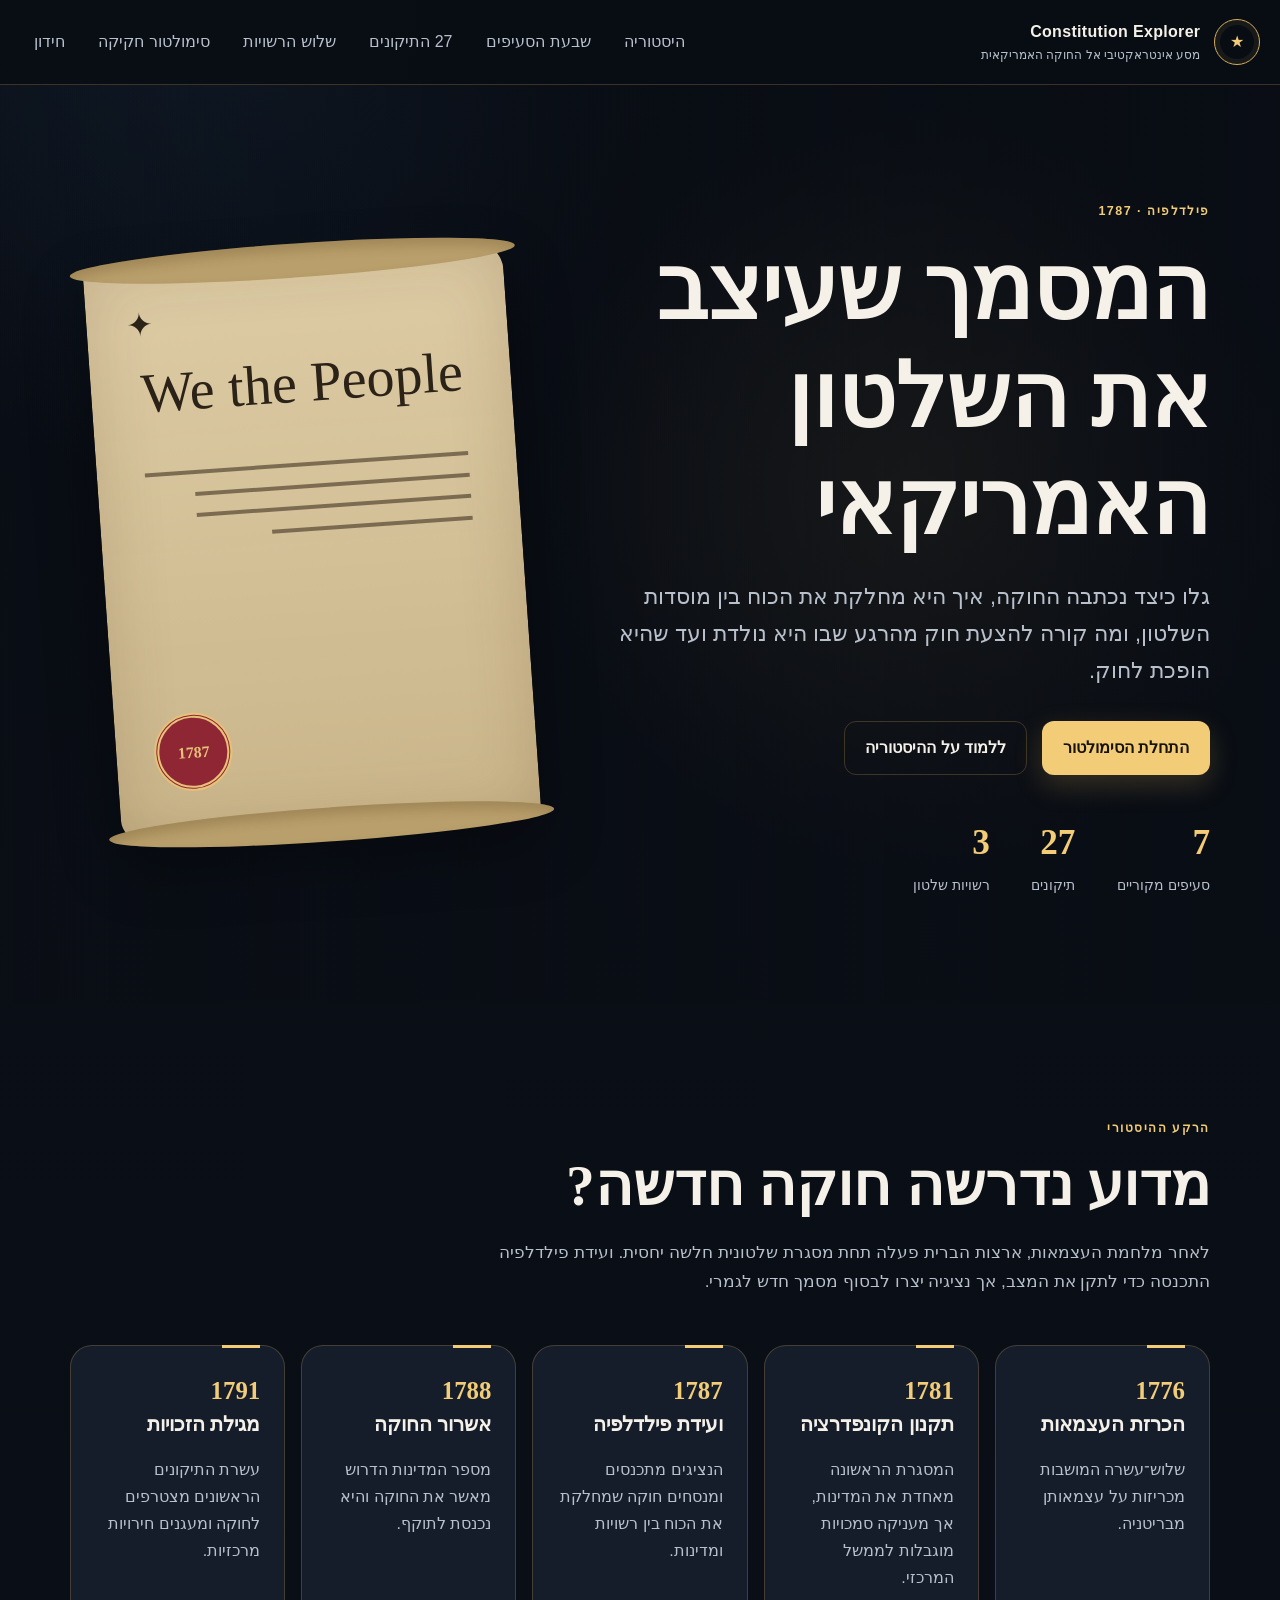
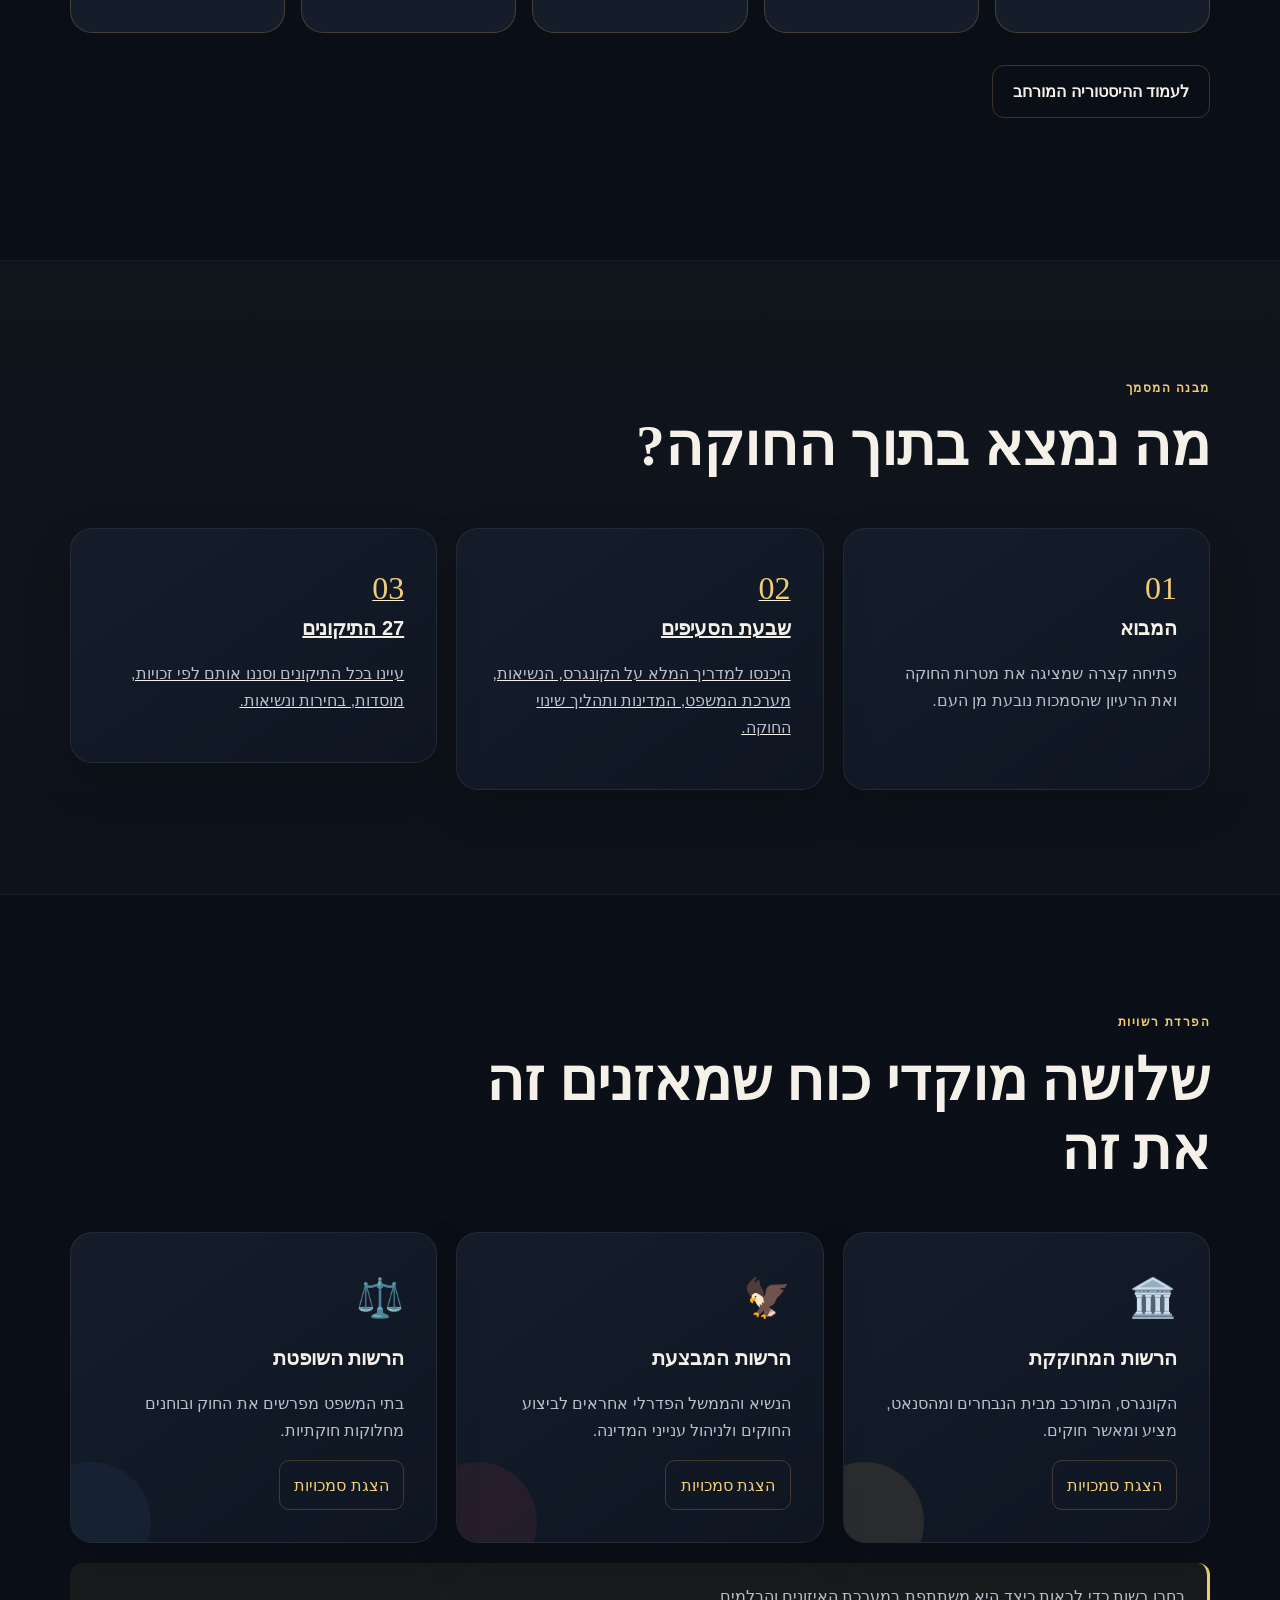
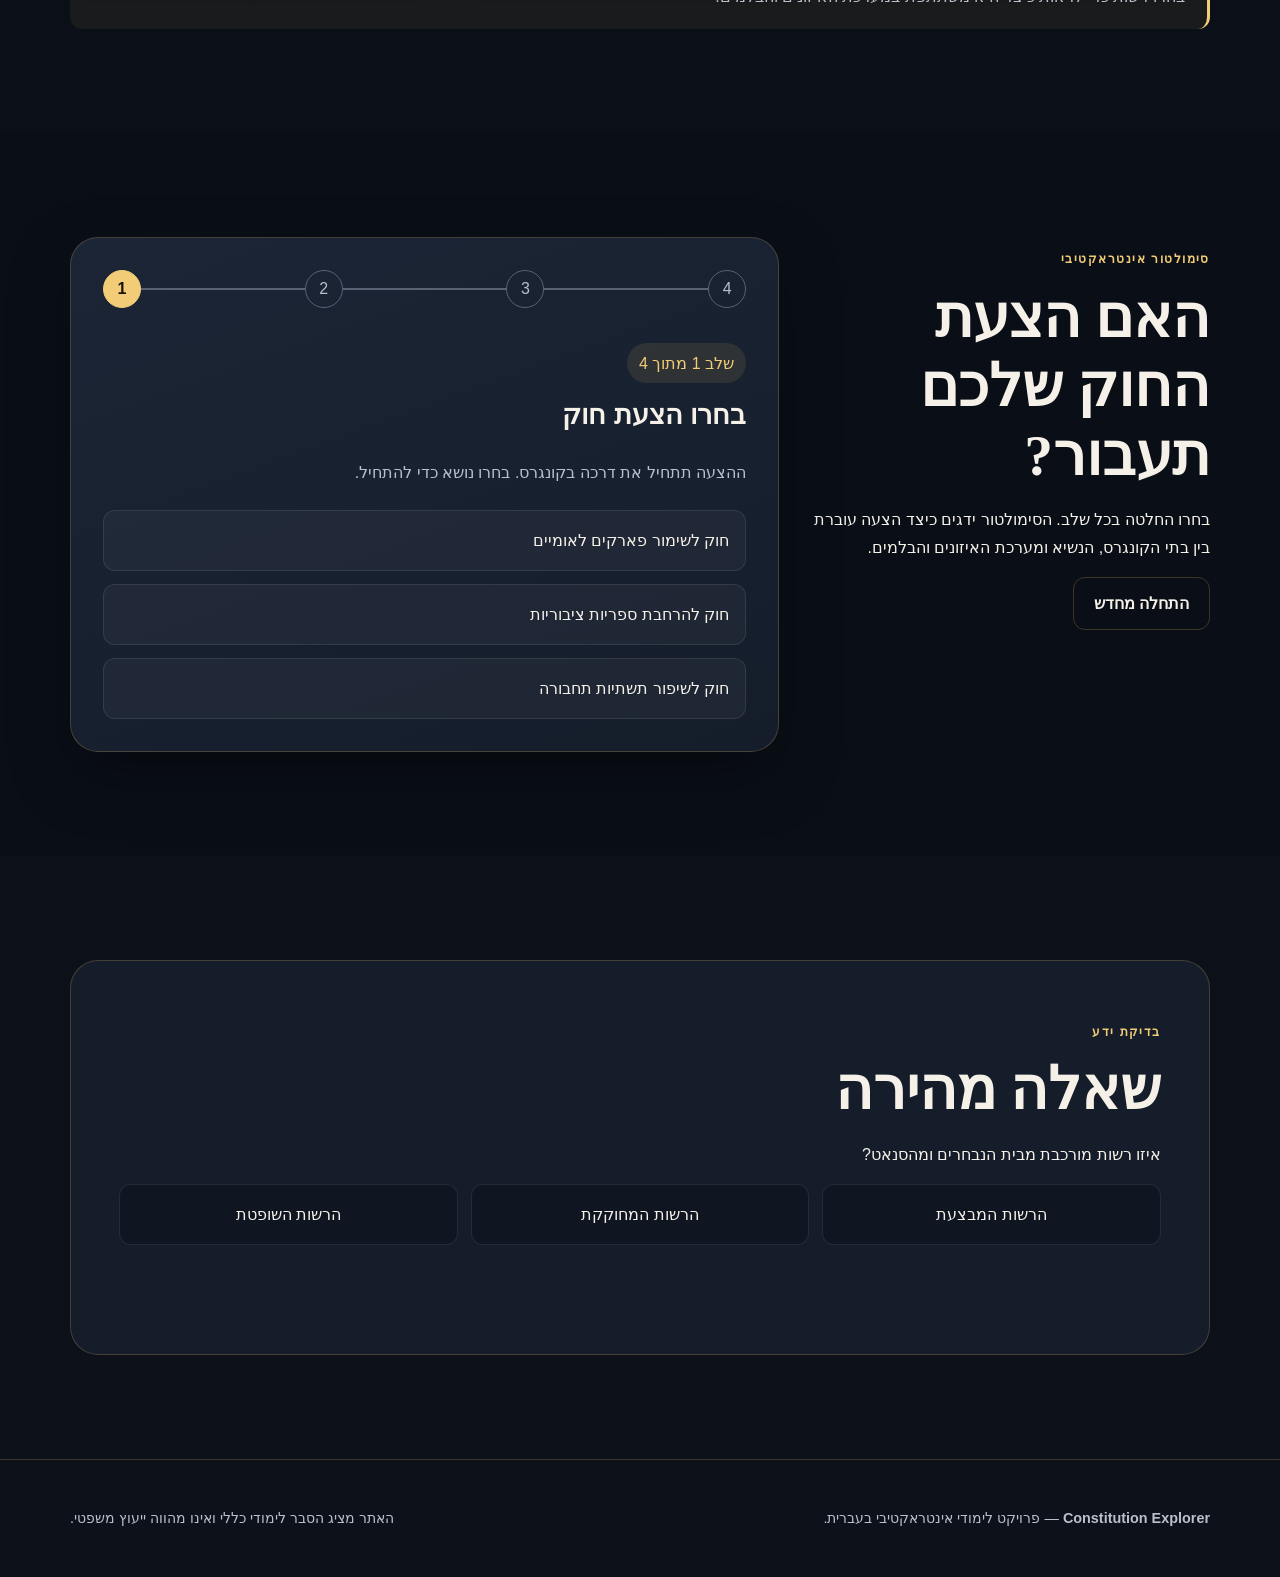
==== commit da7950d9: "Link homepage to expanded history page" ====
--- a/index.html
+++ b/index.html
@@ -14,16 +14,16 @@
   <header class="site-header"><div class="nav-shell">
     <a class="brand" href="#home" aria-label="Constitution Explorer — עמוד הבית"><span class="brand-seal" aria-hidden="true">★</span><span><strong>Constitution Explorer</strong><small>מסע אינטראקטיבי אל החוקה האמריקאית</small></span></a>
     <button class="menu-toggle" type="button" aria-expanded="false" aria-controls="main-navigation" aria-label="פתיחת תפריט הניווט"><span></span><span></span><span></span></button>
-    <nav id="main-navigation" class="main-nav" aria-label="ניווט ראשי"><a href="#history">היסטוריה</a><a href="articles.html">שבעת הסעיפים</a><a href="amendments.html">27 התיקונים</a><a href="#branches">שלוש הרשויות</a><a href="#simulator">סימולטור חקיקה</a><a href="#quiz">חידון</a></nav>
+    <nav id="main-navigation" class="main-nav" aria-label="ניווט ראשי"><a href="history.html">היסטוריה</a><a href="articles.html">שבעת הסעיפים</a><a href="amendments.html">27 התיקונים</a><a href="#branches">שלוש הרשויות</a><a href="#simulator">סימולטור חקיקה</a><a href="#quiz">חידון</a></nav>
   </div></header>
 
   <main id="main-content">
     <section id="home" class="hero section-pad"><div class="hero-glow" aria-hidden="true"></div><div class="container hero-grid">
-      <div class="hero-copy"><p class="eyebrow">פילדלפיה · 1787</p><h1>המסמך שעיצב את השלטון האמריקאי</h1><p class="lead">גלו כיצד נכתבה החוקה, איך היא מחלקת את הכוח בין מוסדות השלטון, ומה קורה להצעת חוק מהרגע שבו היא נולדת ועד שהיא הופכת לחוק.</p><div class="hero-actions"><a class="button primary" href="#simulator">התחלת הסימולטור</a><a class="button secondary" href="articles.html">לחקור את החוקה</a></div><dl class="hero-facts" aria-label="עובדות מרכזיות"><div><dt>7</dt><dd>סעיפים מקוריים</dd></div><div><dt>27</dt><dd>תיקונים</dd></div><div><dt>3</dt><dd>רשויות שלטון</dd></div></dl></div>
+      <div class="hero-copy"><p class="eyebrow">פילדלפיה · 1787</p><h1>המסמך שעיצב את השלטון האמריקאי</h1><p class="lead">גלו כיצד נכתבה החוקה, איך היא מחלקת את הכוח בין מוסדות השלטון, ומה קורה להצעת חוק מהרגע שבו היא נולדת ועד שהיא הופכת לחוק.</p><div class="hero-actions"><a class="button primary" href="#simulator">התחלת הסימולטור</a><a class="button secondary" href="history.html">ללמוד על ההיסטוריה</a></div><dl class="hero-facts" aria-label="עובדות מרכזיות"><div><dt>7</dt><dd>סעיפים מקוריים</dd></div><div><dt>27</dt><dd>תיקונים</dd></div><div><dt>3</dt><dd>רשויות שלטון</dd></div></dl></div>
       <div class="constitution-visual" role="img" aria-label="איור דקורטיבי של מגילת החוקה האמריקאית"><div class="parchment"><span class="quill" aria-hidden="true">✦</span><p class="script-title">We the People</p><div class="ink-line wide"></div><div class="ink-line"></div><div class="ink-line"></div><div class="ink-line short"></div><div class="seal">1787</div></div></div>
     </div></section>
 
-    <section id="history" class="section-pad"><div class="container"><div class="section-heading"><p class="eyebrow">הרקע ההיסטורי</p><h2>מדוע נדרשה חוקה חדשה?</h2><p>לאחר מלחמת העצמאות, ארצות הברית פעלה תחת מסגרת שלטונית חלשה יחסית. ועידת פילדלפיה התכנסה כדי לתקן את המצב, אך נציגיה יצרו לבסוף מסמך חדש לגמרי.</p></div><div class="timeline" aria-label="ציר זמן היסטורי"><article><time>1776</time><h3>הכרזת העצמאות</h3><p>שלוש־עשרה המושבות מכריזות על עצמאותן מבריטניה.</p></article><article><time>1781</time><h3>תקנון הקונפדרציה</h3><p>המסגרת הראשונה מאחדת את המדינות, אך מעניקה סמכויות מוגבלות לממשל המרכזי.</p></article><article><time>1787</time><h3>ועידת פילדלפיה</h3><p>הנציגים מתכנסים ומנסחים חוקה שמחלקת את הכוח בין רשויות ומדינות.</p></article><article><time>1788</time><h3>אשרור החוקה</h3><p>מספר המדינות הדרוש מאשר את החוקה והיא נכנסת לתוקף.</p></article><article><time>1791</time><h3>מגילת הזכויות</h3><p>עשרת התיקונים הראשונים מצטרפים לחוקה ומעגנים חירויות מרכזיות.</p></article></div></div></section>
+    <section id="history" class="section-pad"><div class="container"><div class="section-heading"><p class="eyebrow">הרקע ההיסטורי</p><h2>מדוע נדרשה חוקה חדשה?</h2><p>לאחר מלחמת העצמאות, ארצות הברית פעלה תחת מסגרת שלטונית חלשה יחסית. ועידת פילדלפיה התכנסה כדי לתקן את המצב, אך נציגיה יצרו לבסוף מסמך חדש לגמרי.</p></div><div class="timeline" aria-label="ציר זמן היסטורי"><article><time>1776</time><h3>הכרזת העצמאות</h3><p>שלוש־עשרה המושבות מכריזות על עצמאותן מבריטניה.</p></article><article><time>1781</time><h3>תקנון הקונפדרציה</h3><p>המסגרת הראשונה מאחדת את המדינות, אך מעניקה סמכויות מוגבלות לממשל המרכזי.</p></article><article><time>1787</time><h3>ועידת פילדלפיה</h3><p>הנציגים מתכנסים ומנסחים חוקה שמחלקת את הכוח בין רשויות ומדינות.</p></article><article><time>1788</time><h3>אשרור החוקה</h3><p>מספר המדינות הדרוש מאשר את החוקה והיא נכנסת לתוקף.</p></article><article><time>1791</time><h3>מגילת הזכויות</h3><p>עשרת התיקונים הראשונים מצטרפים לחוקה ומעגנים חירויות מרכזיות.</p></article></div><div class="hero-actions"><a class="button secondary" href="history.html">לעמוד ההיסטוריה המורחב</a></div></div></section>
 
     <section id="structure" class="section-pad panel-section"><div class="container"><div class="section-heading"><p class="eyebrow">מבנה המסמך</p><h2>מה נמצא בתוך החוקה?</h2></div><div class="cards-grid structure-grid"><article class="info-card"><span>01</span><h3>המבוא</h3><p>פתיחה קצרה שמציגה את מטרות החוקה ואת הרעיון שהסמכות נובעת מן העם.</p></article><a class="home-card-link" href="articles.html"><article class="info-card"><span>02</span><h3>שבעת הסעיפים</h3><p>היכנסו למדריך המלא על הקונגרס, הנשיאות, מערכת המשפט, המדינות ותהליך שינוי החוקה.</p></article></a><a class="home-card-link" href="amendments.html"><article class="info-card"><span>03</span><h3>27 התיקונים</h3><p>עיינו בכל התיקונים וסננו אותם לפי זכויות, מוסדות, בחירות ונשיאות.</p></article></a></div></div></section>
 
